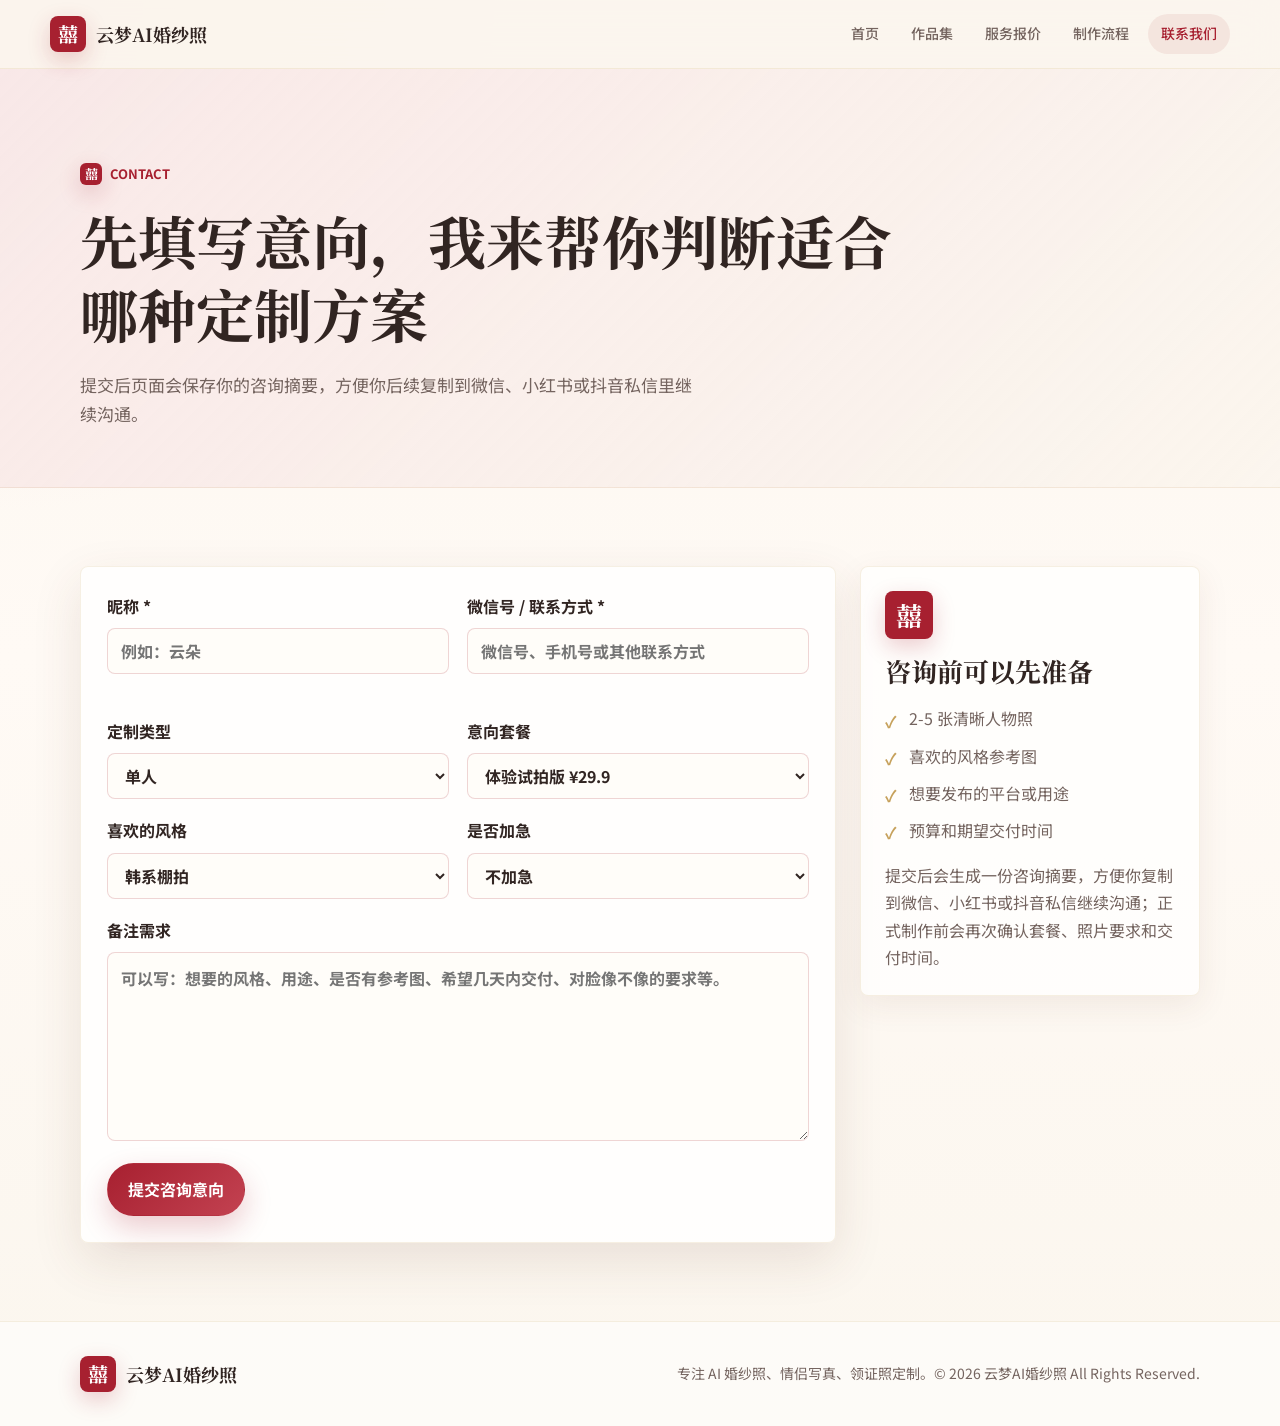
==== contact.html @ bbb4593c "Initial GitHub Pages site" ====
<!DOCTYPE html>
<html lang="zh-CN">
<head>
  <meta charset="UTF-8">
  <meta name="viewport" content="width=device-width, initial-scale=1.0">
  <meta name="description" content="联系云梦AI婚纱照，填写 AI 婚纱照定制咨询表。">
  <title>联系我们｜云梦AI婚纱照</title>
  <link rel="icon" href="images/favicon.svg" type="image/svg+xml">
  <link rel="preconnect" href="https://fonts.googleapis.com">
  <link rel="preconnect" href="https://fonts.gstatic.com" crossorigin>
  <link href="https://fonts.googleapis.com/css2?family=Noto+Sans+SC:wght@400;500;700&family=Noto+Serif+SC:wght@600;700&display=swap" rel="stylesheet">
  <link rel="stylesheet" href="css/style.css?v=20260708">
</head>
<body>
  <header class="site-header">
    <nav class="nav-wrap" aria-label="主导航">
      <a class="brand" href="index.html"><span class="seal">囍</span><span>云梦AI婚纱照</span></a>
      <button class="nav-toggle" type="button" aria-label="展开导航" aria-expanded="false"><span></span><span></span><span></span></button>
      <div class="nav-links">
        <a href="index.html">首页</a>
        <a href="portfolio.html">作品集</a>
        <a href="services.html">服务报价</a>
        <a href="process.html">制作流程</a>
        <a class="active" href="contact.html">联系我们</a>
      </div>
    </nav>
  </header>

  <main>
    <section class="page-hero">
      <div class="container">
        <span class="eyebrow"><span class="mini-seal">囍</span> Contact</span>
        <h1>先填写意向，我来帮你判断适合哪种定制方案</h1>
        <p>提交后页面会保存你的咨询摘要，方便你后续复制到微信、小红书或抖音私信里继续沟通。</p>
      </div>
    </section>

    <section class="section">
      <div class="container contact-layout">
        <form class="order-form" id="orderForm" novalidate>
          <div class="form-grid">
            <label>
              <span>昵称 *</span>
              <input type="text" name="nickname" placeholder="例如：云朵" required>
              <small class="error-message"></small>
            </label>
            <label>
              <span>微信号 / 联系方式 *</span>
              <input type="text" name="contact" placeholder="微信号、手机号或其他联系方式" required>
              <small class="error-message"></small>
            </label>
            <label>
              <span>定制类型</span>
              <select name="type">
                <option value="单人">单人</option>
                <option value="双人">双人</option>
                <option value="情侣">情侣</option>
                <option value="领证照">领证照</option>
              </select>
            </label>
            <label>
              <span>意向套餐</span>
              <select name="package" id="packageSelect">
                <option value="体验试拍版">体验试拍版 ¥29.9</option>
                <option value="效果确认版">效果确认版 ¥199</option>
                <option value="婚礼实用版">婚礼实用版 ¥599（主推）</option>
                <option value="婚礼全流程版">婚礼全流程版 ¥999</option>
              </select>
            </label>
            <label>
              <span>喜欢的风格</span>
              <select name="style">
                <option value="韩系棚拍">韩系棚拍</option>
                <option value="极简白纱">极简白纱</option>
                <option value="森系外景">森系外景</option>
                <option value="复古电影感">复古电影感</option>
                <option value="领证跟拍">领证跟拍</option>
                <option value="还不确定，希望推荐">还不确定，希望推荐</option>
              </select>
            </label>
            <label>
              <span>是否加急</span>
              <select name="urgent">
                <option value="不加急">不加急</option>
                <option value="希望加急">希望加急</option>
                <option value="先咨询时间">先咨询时间</option>
              </select>
            </label>
          </div>
          <label class="textarea-label">
            <span>备注需求</span>
            <textarea name="message" rows="6" placeholder="可以写：想要的风格、用途、是否有参考图、希望几天内交付、对脸像不像的要求等。"></textarea>
          </label>
          <button class="btn btn-primary form-submit" type="submit">提交咨询意向</button>
        </form>

        <aside class="contact-card">
          <span class="seal large-seal">囍</span>
          <h2>咨询前可以先准备</h2>
          <ul class="check-list">
            <li>2-5 张清晰人物照</li>
            <li>喜欢的风格参考图</li>
            <li>想要发布的平台或用途</li>
            <li>预算和期望交付时间</li>
          </ul>
          <p>提交后会生成一份咨询摘要，方便你复制到微信、小红书或抖音私信继续沟通；正式制作前会再次确认套餐、照片要求和交付时间。</p>
        </aside>
      </div>

      <div class="container">
        <div class="success-panel" id="successPanel" hidden>
          <h2>提交成功</h2>
          <p>你的咨询意向已保存在当前浏览器。下面是本次提交摘要：</p>
          <dl id="orderSummary"></dl>
        </div>
      </div>
    </section>
  </main>

  <footer class="site-footer">
    <div class="container footer-grid">
      <a class="brand" href="index.html"><span class="seal">囍</span><span>云梦AI婚纱照</span></a>
      <p>专注 AI 婚纱照、情侣写真、领证照定制。© 2026 云梦AI婚纱照 All Rights Reserved.</p>
    </div>
  </footer>

  <script src="js/main.js"></script>
</body>
</html>
---- css/style.css ----
:root {
  --cream: #FBF6EE;
  --cream-deep: #F3E6D5;
  --pink: #F7DEE3;
  --pink-soft: #FFF3F5;
  --gold: #C6A15B;
  --red: #A72030;
  --ink: #312522;
  --muted: #74645F;
  --line: rgba(167, 32, 48, 0.13);
  --white: #FFFFFF;
  --shadow: 0 18px 50px rgba(96, 57, 44, 0.12);
  --shadow-soft: 0 10px 32px rgba(96, 57, 44, 0.08);
  --radius: 8px;
  --max: 1120px;
  --serif: "Noto Serif SC", "Songti SC", serif;
  --sans: "Noto Sans SC", -apple-system, BlinkMacSystemFont, "Segoe UI", sans-serif;
}

* {
  box-sizing: border-box;
}

html {
  scroll-behavior: smooth;
}

body {
  margin: 0;
  min-width: 320px;
  color: var(--ink);
  background:
    radial-gradient(circle at top left, rgba(247, 222, 227, 0.55), transparent 32rem),
    linear-gradient(180deg, var(--cream) 0%, #fffaf5 46%, var(--cream) 100%);
  font-family: var(--sans);
  line-height: 1.7;
}

img {
  display: block;
  max-width: 100%;
}

a {
  color: inherit;
  text-decoration: none;
}

button,
input,
select,
textarea {
  font: inherit;
}

.container {
  width: min(calc(100% - 32px), var(--max));
  margin: 0 auto;
}

.narrow {
  max-width: 820px;
}

.site-header {
  position: sticky;
  top: 0;
  z-index: 20;
  background: rgba(251, 246, 238, 0.9);
  border-bottom: 1px solid rgba(198, 161, 91, 0.16);
  backdrop-filter: blur(18px);
}

.nav-wrap {
  position: relative;
  display: flex;
  align-items: center;
  justify-content: space-between;
  width: min(calc(100% - 28px), 1180px);
  min-height: 68px;
  margin: 0 auto;
}

.brand {
  display: inline-flex;
  align-items: center;
  gap: 10px;
  font-family: var(--serif);
  font-size: 18px;
  font-weight: 700;
  letter-spacing: 0;
  white-space: nowrap;
}

.seal,
.mini-seal {
  display: inline-grid;
  place-items: center;
  flex: 0 0 auto;
  color: var(--white);
  background: var(--red);
  font-family: var(--serif);
  font-weight: 700;
  box-shadow: 0 8px 22px rgba(167, 32, 48, 0.22);
}

.seal {
  width: 36px;
  height: 36px;
  border-radius: 8px;
  font-size: 20px;
}

.mini-seal {
  width: 22px;
  height: 22px;
  border-radius: 6px;
  font-size: 13px;
}

.large-seal {
  width: 48px;
  height: 48px;
  margin-bottom: 16px;
  font-size: 26px;
}

.nav-links {
  display: flex;
  align-items: center;
  gap: 6px;
}

.nav-links a {
  min-height: 40px;
  padding: 8px 13px;
  border-radius: 999px;
  color: var(--muted);
  font-size: 14px;
  font-weight: 500;
}

.nav-links a:hover,
.nav-links a.active {
  color: var(--red);
  background: rgba(167, 32, 48, 0.08);
}

.nav-toggle {
  display: none;
  width: 42px;
  height: 42px;
  border: 1px solid var(--line);
  border-radius: 8px;
  background: rgba(255, 255, 255, 0.7);
}

.nav-toggle span {
  display: block;
  width: 18px;
  height: 2px;
  margin: 4px auto;
  background: var(--red);
  border-radius: 2px;
}

.hero {
  position: relative;
  min-height: 640px;
  overflow: hidden;
  background: var(--cream);
}

.hero-home {
  min-height: calc(100vh - 68px);
  background:
    radial-gradient(circle at 22% 12%, rgba(247, 222, 227, 0.78), transparent 34rem),
    radial-gradient(circle at 88% 18%, rgba(231, 210, 164, 0.62), transparent 36rem),
    linear-gradient(180deg, #fff8f2 0%, var(--cream) 100%);
}

.hero-home::before {
  position: absolute;
  inset: 0;
  background-image: radial-gradient(rgba(167, 32, 48, 0.13) 0.8px, transparent 0.8px);
  background-size: 18px 18px;
  content: "";
  opacity: 0.28;
}

.hero-media {
  position: absolute;
  inset: 0;
  z-index: 0;
}

.hero-media::after {
  position: absolute;
  inset: 0;
  content: "";
  background:
    linear-gradient(90deg, rgba(251, 246, 238, 0.98) 0%, rgba(251, 246, 238, 0.82) 38%, rgba(251, 246, 238, 0.42) 100%),
    rgba(251, 246, 238, 0.12);
}

.hero-media img {
  width: 100%;
  height: 100%;
  object-fit: cover;
  object-position: center right;
}

.hero-grid {
  position: relative;
  z-index: 1;
  display: grid;
  align-items: center;
  min-height: 640px;
  padding: 68px 0 70px;
}

.hero-home .hero-grid {
  min-height: calc(100vh - 68px);
  padding: 14px 0 28px;
  align-items: start;
}

.hero-copy {
  max-width: 760px;
}

.hero-home .hero-copy {
  display: grid;
  justify-items: center;
  width: 100%;
  max-width: 760px;
  margin: 0 auto;
  text-align: center;
}

.eyebrow,
.section-kicker {
  display: inline-flex;
  align-items: center;
  gap: 8px;
  color: var(--red);
  font-size: 13px;
  font-weight: 700;
  letter-spacing: 0;
  text-transform: uppercase;
}

h1,
h2,
h3 {
  margin: 0;
  color: var(--ink);
  font-family: var(--serif);
  line-height: 1.25;
}

h1 {
  max-width: 820px;
  margin-top: 18px;
  font-size: clamp(38px, 8vw, 72px);
}

.hero-copy h1 {
  max-width: 760px;
  font-size: clamp(56px, 7.8vw, 88px);
  line-height: 1.18;
}

.hero-home .hero-copy h1 {
  max-width: 760px;
  margin-top: 0;
  font-size: clamp(38px, 4.7vw, 50px);
  line-height: 1.16;
}

.hero-title-accent {
  color: var(--red);
}

h2 {
  font-size: clamp(28px, 5vw, 42px);
}

h3 {
  font-size: 20px;
}

p {
  margin: 0;
}

.hero-copy p,
.page-hero p {
  max-width: 620px;
  margin-top: 22px;
  color: var(--muted);
  font-size: 17px;
}

.hero-home .hero-copy p {
  margin-top: 10px;
  font-size: 15px;
}

.hero-visual-card {
  width: min(280px, 76vw);
  aspect-ratio: 3 / 4;
  margin-top: 18px;
  overflow: hidden;
  border: 1px solid rgba(255, 255, 255, 0.78);
  border-radius: 24px;
  background: linear-gradient(155deg, var(--pink) 0%, #ecd59d 58%, #efbbc8 100%);
  box-shadow: 0 26px 70px rgba(167, 32, 48, 0.12), 0 12px 30px rgba(96, 57, 44, 0.08);
}

.hero-visual-card img {
  width: 100%;
  height: 100%;
  object-fit: cover;
  object-position: center top;
}

.hero-pills {
  display: flex;
  flex-wrap: wrap;
  justify-content: center;
  gap: 10px;
  padding: 0;
  margin: 16px 0 0;
  list-style: none;
}

.hero-pills li {
  min-height: 36px;
  padding: 7px 14px;
  border: 1px solid rgba(198, 161, 91, 0.28);
  border-radius: 999px;
  color: var(--ink);
  background: rgba(255, 255, 255, 0.78);
  box-shadow: 0 8px 20px rgba(96, 57, 44, 0.06);
  font-size: 13px;
  font-weight: 500;
}

.hero-pills li::before {
  margin-right: 6px;
  color: var(--red);
  content: "✓";
  font-weight: 700;
}

.hero-actions {
  display: flex;
  flex-wrap: wrap;
  gap: 14px;
  margin-top: 34px;
}

.hero-home .hero-actions {
  justify-content: center;
  margin-top: 18px;
}

.btn {
  display: inline-flex;
  align-items: center;
  justify-content: center;
  min-height: 46px;
  padding: 12px 20px;
  border: 1px solid transparent;
  border-radius: 999px;
  cursor: pointer;
  font-weight: 700;
  transition: transform 0.2s ease, box-shadow 0.2s ease, background 0.2s ease;
}

.btn:hover {
  transform: translateY(-2px);
}

.btn-primary {
  color: var(--white);
  background: linear-gradient(135deg, var(--red), #C34251);
  box-shadow: 0 12px 28px rgba(167, 32, 48, 0.22);
}

.btn-ghost {
  color: var(--red);
  background: rgba(255, 255, 255, 0.7);
  border-color: rgba(167, 32, 48, 0.18);
}

.btn-line {
  width: 100%;
  color: var(--red);
  background: var(--white);
  border-color: rgba(167, 32, 48, 0.18);
}

.section {
  padding: 78px 0;
}

.section-soft {
  background: linear-gradient(135deg, rgba(247, 222, 227, 0.48), rgba(255, 250, 245, 0.95));
  border-block: 1px solid rgba(198, 161, 91, 0.14);
}

.section-heading {
  max-width: 780px;
  margin-bottom: 30px;
}

.section-heading h2,
.split-panel h2,
.cta-inner h2 {
  margin-top: 10px;
}

.row-heading {
  display: flex;
  align-items: end;
  justify-content: space-between;
  gap: 18px;
  max-width: none;
}

.text-link {
  color: var(--red);
  font-weight: 700;
  white-space: nowrap;
}

.text-link:hover {
  color: #7f1825;
}

.feature-grid,
.pricing-grid,
.case-grid {
  display: grid;
  gap: 18px;
}

.feature-grid {
  grid-template-columns: repeat(4, 1fr);
}

.feature-card,
.price-card,
.contact-card,
.success-panel {
  border: 1px solid rgba(198, 161, 91, 0.16);
  border-radius: var(--radius);
  background: rgba(255, 255, 255, 0.72);
  box-shadow: var(--shadow-soft);
}

.feature-card {
  padding: 24px;
}

.feature-number {
  display: inline-flex;
  margin-bottom: 20px;
  color: var(--gold);
  font-family: var(--serif);
  font-size: 26px;
  font-weight: 700;
}

.feature-card p,
.case-card p,
.price-card p,
.service-notes p,
.muted,
.contact-card p,
.faq-list p,
.requirement-list span {
  color: var(--muted);
}

.case-grid {
  grid-template-columns: repeat(3, 1fr);
}

.preview-grid {
  grid-template-columns: repeat(4, 1fr);
}

.case-card {
  overflow: hidden;
  border: 1px solid rgba(198, 161, 91, 0.16);
  border-radius: var(--radius);
  background: rgba(255, 255, 255, 0.78);
  box-shadow: var(--shadow-soft);
  transition: transform 0.22s ease, box-shadow 0.22s ease;
}

.case-card:hover {
  transform: translateY(-4px);
  box-shadow: var(--shadow);
}

.case-card img {
  width: 100%;
  aspect-ratio: 4 / 5;
  object-fit: cover;
  object-position: center top;
  background: var(--pink);
}

.case-card div {
  padding: 18px;
}

.case-card span {
  display: inline-flex;
  margin-bottom: 8px;
  color: var(--red);
  font-size: 13px;
  font-weight: 700;
}

.case-card h3 {
  font-size: 18px;
}

.case-card p {
  margin-top: 8px;
  font-size: 14px;
}

.cta-band {
  padding-top: 70px;
}

.cta-inner {
  display: flex;
  align-items: center;
  justify-content: space-between;
  gap: 28px;
  padding: 34px;
  border: 1px solid rgba(198, 161, 91, 0.18);
  border-radius: var(--radius);
  background:
    linear-gradient(135deg, rgba(255, 255, 255, 0.9), rgba(247, 222, 227, 0.72)),
    var(--pink-soft);
  box-shadow: var(--shadow);
}

.cta-inner p {
  max-width: 650px;
  margin-top: 12px;
  color: var(--muted);
}

.page-hero {
  padding: 90px 0 58px;
  background:
    linear-gradient(135deg, rgba(247, 222, 227, 0.58), rgba(251, 246, 238, 0.92)),
    var(--cream);
  border-bottom: 1px solid rgba(198, 161, 91, 0.14);
}

.page-hero h1 {
  font-size: clamp(34px, 6vw, 58px);
}

.filter-bar {
  display: flex;
  flex-wrap: wrap;
  gap: 10px;
  margin-bottom: 26px;
}

.filter-chip {
  min-height: 40px;
  padding: 8px 15px;
  border: 1px solid rgba(167, 32, 48, 0.16);
  border-radius: 999px;
  color: var(--muted);
  background: rgba(255, 255, 255, 0.74);
  cursor: pointer;
  font-weight: 700;
}

.filter-chip.active,
.filter-chip:hover {
  color: var(--white);
  background: var(--red);
}

.portfolio-item.is-hidden {
  display: none;
}

.pricing-grid {
  grid-template-columns: repeat(4, 1fr);
  align-items: stretch;
}

.pricing-poster-wrap {
  max-width: 960px;
}

.pricing-poster {
  width: 100%;
  border: 1px solid rgba(198, 161, 91, 0.2);
  border-radius: var(--radius);
  background: var(--pink-soft);
  box-shadow: var(--shadow);
}

.price-card {
  position: relative;
  display: flex;
  flex-direction: column;
  gap: 18px;
  padding: 24px;
}

.price-card::before {
  position: absolute;
  inset: 0 0 auto;
  height: 5px;
  border-radius: var(--radius) var(--radius) 0 0;
  background: rgba(198, 161, 91, 0.48);
  content: "";
}

.price-card.trial::before {
  background: #E6A1B0;
}

.price-card.confirm::before {
  background: #D9B86D;
}

.price-card.practical::before {
  background: linear-gradient(90deg, var(--gold), var(--red));
}

.price-card.full::before {
  background: #B7833F;
}

.price-card.recommended {
  border-color: rgba(167, 32, 48, 0.35);
  background: linear-gradient(180deg, #fff9ee, #fff4f5);
  box-shadow: var(--shadow);
}

.price-card.trial .price-head span,
.price-card.trial .price-head strong {
  color: #B4566D;
}

.price-card.confirm .price-head span,
.price-card.confirm .price-head strong {
  color: #A27A2D;
}

.price-card.full .price-head span,
.price-card.full .price-head strong {
  color: #8B5A24;
}

.recommend-badge {
  position: absolute;
  top: 14px;
  right: 14px;
  padding: 4px 10px;
  border-radius: 999px;
  color: var(--white);
  background: var(--red);
  font-size: 12px;
  font-weight: 700;
}

.price-head span {
  display: block;
  color: var(--red);
  font-weight: 700;
}

.price-head strong {
  display: block;
  margin-top: 8px;
  color: var(--ink);
  font-family: var(--serif);
  font-size: 38px;
  line-height: 1;
}

.check-list,
.requirement-list {
  padding: 0;
  margin: 0;
  list-style: none;
}

.check-list {
  display: grid;
  gap: 10px;
  margin-bottom: auto;
}

.check-list li {
  position: relative;
  padding-left: 24px;
  color: var(--muted);
}

.check-list li::before {
  position: absolute;
  left: 0;
  top: 0.15em;
  color: var(--gold);
  content: "✓";
  font-weight: 700;
}

.split-panel {
  display: grid;
  grid-template-columns: 0.86fr 1.14fr;
  gap: 42px;
  align-items: start;
}

.service-notes {
  display: grid;
  gap: 16px;
  padding: 26px;
  border-left: 3px solid var(--gold);
  background: rgba(255, 255, 255, 0.58);
}

.upgrade-flow {
  display: grid;
  grid-template-columns: 1fr auto 1fr auto 1fr auto 1fr;
  gap: 10px;
  align-items: center;
  margin-top: 6px;
}

.upgrade-flow div {
  display: grid;
  place-items: center;
  min-height: 92px;
  padding: 14px 10px;
  border: 2px solid rgba(198, 161, 91, 0.42);
  border-radius: 50%;
  color: var(--red);
  background: rgba(255, 255, 255, 0.78);
  text-align: center;
}

.upgrade-flow div.active {
  border-color: var(--gold);
  background: linear-gradient(180deg, #fff7e5, #f5ddbd);
  box-shadow: 0 10px 28px rgba(198, 161, 91, 0.18);
}

.upgrade-flow strong {
  font-family: var(--serif);
  font-size: 26px;
  line-height: 1;
}

.upgrade-flow span {
  color: var(--muted);
  font-size: 12px;
  font-weight: 700;
}

.upgrade-flow b {
  color: var(--gold);
  font-size: 13px;
  white-space: nowrap;
}

.timeline {
  position: relative;
  display: grid;
  gap: 16px;
}

.timeline::before {
  position: absolute;
  top: 8px;
  bottom: 8px;
  left: 24px;
  width: 1px;
  background: rgba(198, 161, 91, 0.34);
  content: "";
}

.timeline-item {
  position: relative;
  display: grid;
  grid-template-columns: 50px 1fr;
  gap: 18px;
}

.timeline-item > span {
  z-index: 1;
  display: grid;
  place-items: center;
  width: 50px;
  height: 50px;
  border-radius: 50%;
  color: var(--white);
  background: var(--red);
  font-family: var(--serif);
  font-weight: 700;
  box-shadow: 0 10px 26px rgba(167, 32, 48, 0.2);
}

.timeline-item > div {
  padding: 22px 24px;
  border: 1px solid rgba(198, 161, 91, 0.16);
  border-radius: var(--radius);
  background: rgba(255, 255, 255, 0.78);
  box-shadow: var(--shadow-soft);
}

.timeline-item h2 {
  font-size: 22px;
}

.timeline-item p {
  margin-top: 8px;
  color: var(--muted);
}

.requirement-list {
  display: grid;
  gap: 12px;
}

.requirement-list li {
  display: grid;
  grid-template-columns: 150px 1fr;
  gap: 16px;
  padding: 18px;
  border: 1px solid rgba(198, 161, 91, 0.16);
  border-radius: var(--radius);
  background: rgba(255, 255, 255, 0.72);
}

.requirement-list strong {
  color: var(--red);
}

.faq-list {
  display: grid;
  gap: 12px;
}

.faq-list details {
  border: 1px solid rgba(198, 161, 91, 0.16);
  border-radius: var(--radius);
  background: rgba(255, 255, 255, 0.78);
  box-shadow: var(--shadow-soft);
}

.faq-list summary {
  cursor: pointer;
  padding: 18px 20px;
  color: var(--ink);
  font-weight: 700;
}

.faq-list p {
  padding: 0 20px 20px;
}

.contact-layout {
  display: grid;
  grid-template-columns: 1fr 340px;
  gap: 24px;
  align-items: start;
}

.order-form {
  padding: 26px;
  border: 1px solid rgba(198, 161, 91, 0.16);
  border-radius: var(--radius);
  background: rgba(255, 255, 255, 0.82);
  box-shadow: var(--shadow);
}

.form-grid {
  display: grid;
  grid-template-columns: repeat(2, 1fr);
  gap: 18px;
}

label {
  display: grid;
  gap: 8px;
  color: var(--ink);
  font-weight: 700;
}

input,
select,
textarea {
  width: 100%;
  border: 1px solid rgba(167, 32, 48, 0.18);
  border-radius: var(--radius);
  color: var(--ink);
  background: #fffdf9;
  outline: none;
}

input,
select {
  height: 46px;
  padding: 0 13px;
}

textarea {
  resize: vertical;
  min-height: 138px;
  padding: 12px 13px;
}

input:focus,
select:focus,
textarea:focus {
  border-color: var(--red);
  box-shadow: 0 0 0 3px rgba(167, 32, 48, 0.08);
}

.textarea-label {
  margin-top: 18px;
}

.error-message {
  min-height: 18px;
  color: var(--red);
  font-size: 12px;
  font-weight: 500;
}

.form-submit {
  margin-top: 22px;
}

.contact-card {
  padding: 24px;
}

.contact-card h2 {
  font-size: 26px;
}

.contact-card .check-list {
  margin: 18px 0;
}

.success-panel {
  margin-top: 24px;
  padding: 24px;
}

.success-panel h2 {
  color: var(--red);
  font-size: 28px;
}

.success-panel p {
  margin-top: 8px;
  color: var(--muted);
}

.success-panel dl {
  display: grid;
  grid-template-columns: 120px 1fr;
  gap: 10px 16px;
  margin: 20px 0 0;
}

.success-panel dt {
  color: var(--muted);
}

.success-panel dd {
  margin: 0;
  font-weight: 700;
}

.site-footer {
  padding: 34px 0;
  border-top: 1px solid rgba(198, 161, 91, 0.16);
  background: rgba(255, 255, 255, 0.58);
}

.footer-grid {
  display: flex;
  align-items: center;
  justify-content: space-between;
  gap: 20px;
}

.footer-grid p {
  max-width: 620px;
  color: var(--muted);
  font-size: 14px;
  text-align: right;
}

@media (max-width: 980px) {
  .feature-grid,
  .pricing-grid {
    grid-template-columns: repeat(2, 1fr);
  }

  .preview-grid,
  .case-grid {
    grid-template-columns: repeat(2, 1fr);
  }

  .contact-layout,
  .split-panel {
    grid-template-columns: 1fr;
  }

  .upgrade-flow {
    grid-template-columns: 1fr;
    justify-items: center;
  }

  .upgrade-flow div {
    width: 150px;
    height: 150px;
  }

  .upgrade-flow b::after {
    display: block;
    width: 1px;
    height: 24px;
    margin: 8px auto 0;
    background: rgba(198, 161, 91, 0.46);
    content: "";
  }

  .hero-media::after {
    background: linear-gradient(180deg, rgba(251, 246, 238, 0.95), rgba(251, 246, 238, 0.7), rgba(251, 246, 238, 0.2));
  }
}

@media (max-width: 760px) {
  .nav-wrap {
    min-height: 64px;
  }

  .nav-toggle {
    display: block;
  }

  .nav-links {
    position: absolute;
    top: calc(100% + 8px);
    right: 0;
    left: 0;
    display: none;
    flex-direction: column;
    align-items: stretch;
    padding: 10px;
    border: 1px solid rgba(198, 161, 91, 0.16);
    border-radius: var(--radius);
    background: rgba(255, 253, 249, 0.98);
    box-shadow: var(--shadow);
  }

  .nav-links.open {
    display: flex;
  }

  .nav-links a {
    border-radius: var(--radius);
  }

  .hero,
  .hero-grid {
    min-height: 620px;
  }

  .hero-home,
  .hero-home .hero-grid {
    min-height: auto;
  }

  .hero-grid {
    align-items: end;
    padding: 58px 0 56px;
  }

  .hero-home .hero-grid {
    padding: 22px 0 34px;
  }

  .hero-copy h1 {
    font-size: clamp(40px, 12vw, 56px);
  }

  .hero-copy p,
  .page-hero p {
    font-size: 16px;
  }

  .section {
    padding: 58px 0;
  }

  .page-hero {
    padding: 58px 0 44px;
  }

  .row-heading,
  .cta-inner,
  .footer-grid {
    align-items: flex-start;
    flex-direction: column;
  }

  .footer-grid p {
    text-align: left;
  }

  .form-grid,
  .feature-grid,
  .pricing-grid,
  .preview-grid,
  .case-grid {
    grid-template-columns: 1fr;
  }

  .cta-inner,
  .order-form {
    padding: 22px;
  }

  .requirement-list li {
    grid-template-columns: 1fr;
    gap: 6px;
  }

  .success-panel dl {
    grid-template-columns: 1fr;
    gap: 4px;
  }
}

@media (max-width: 430px) {
  .container {
    width: min(calc(100% - 26px), var(--max));
  }

  .brand {
    font-size: 16px;
  }

  .seal {
    width: 34px;
    height: 34px;
  }

  h1 {
    font-size: 38px;
  }

  .hero-copy h1 {
    font-size: 42px;
  }

  h2 {
    font-size: 29px;
  }

  .btn {
    width: 100%;
  }

  .hero-actions {
    width: 100%;
  }

  .filter-chip {
    flex: 1 1 auto;
  }
}
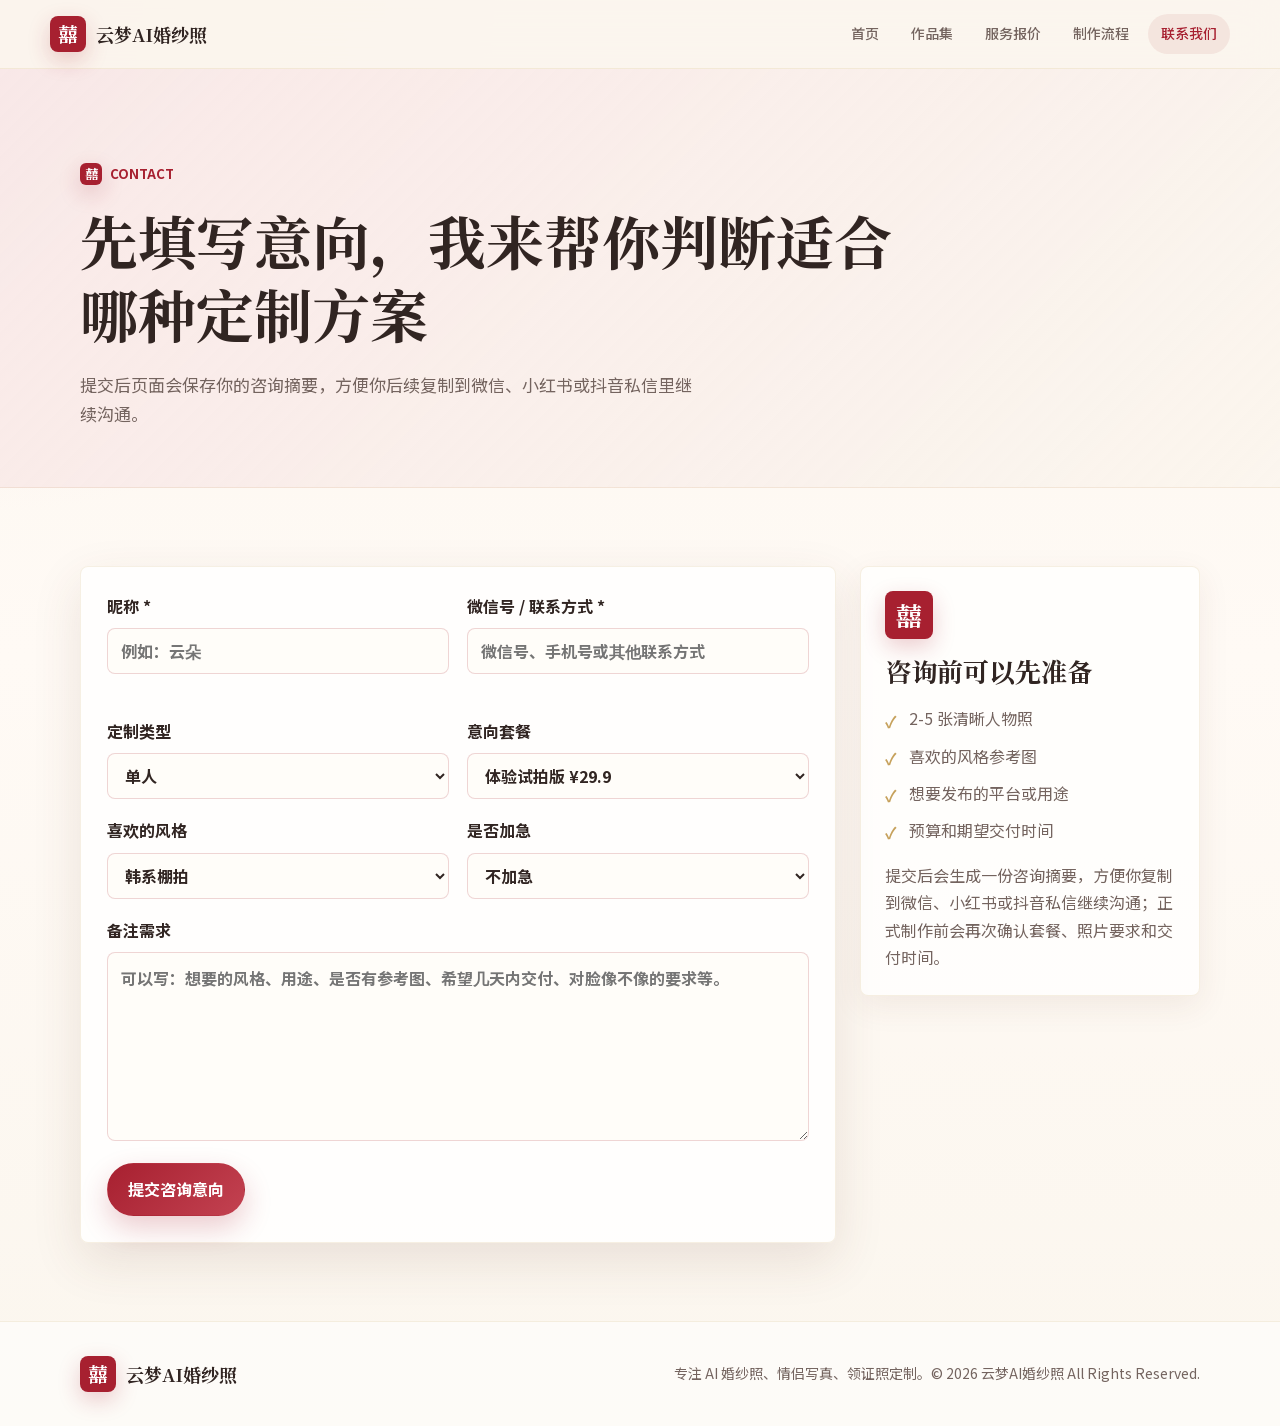
==== commit d9d0f0ff: "Self host subset Chinese fonts" ====
--- a/contact.html
+++ b/contact.html
@@ -6,10 +6,7 @@
   <meta name="description" content="联系云梦AI婚纱照，填写 AI 婚纱照定制咨询表。">
   <title>联系我们｜云梦AI婚纱照</title>
   <link rel="icon" href="images/favicon.svg" type="image/svg+xml">
-  <link rel="preconnect" href="https://fonts.googleapis.com">
-  <link rel="preconnect" href="https://fonts.gstatic.com" crossorigin>
-  <link href="https://fonts.googleapis.com/css2?family=Noto+Sans+SC:wght@400;500;700&family=Noto+Serif+SC:wght@600;700&display=swap" rel="stylesheet">
-  <link rel="stylesheet" href="css/style.css?v=20260708">
+  <link rel="stylesheet" href="css/style.css?v=20260708-fonts">
 </head>
 <body>
   <header class="site-header">
--- a/css/style.css
+++ b/css/style.css
@@ -1,3 +1,43 @@
+@font-face {
+  font-family: "Noto Sans SC";
+  font-style: normal;
+  font-weight: 400;
+  font-display: swap;
+  src: url("fonts/noto-sans-sc-400.woff2") format("woff2");
+}
+
+@font-face {
+  font-family: "Noto Sans SC";
+  font-style: normal;
+  font-weight: 500;
+  font-display: swap;
+  src: url("fonts/noto-sans-sc-500.woff2") format("woff2");
+}
+
+@font-face {
+  font-family: "Noto Sans SC";
+  font-style: normal;
+  font-weight: 700;
+  font-display: swap;
+  src: url("fonts/noto-sans-sc-700.woff2") format("woff2");
+}
+
+@font-face {
+  font-family: "Noto Serif SC";
+  font-style: normal;
+  font-weight: 600;
+  font-display: swap;
+  src: url("fonts/noto-serif-sc-600.woff2") format("woff2");
+}
+
+@font-face {
+  font-family: "Noto Serif SC";
+  font-style: normal;
+  font-weight: 700;
+  font-display: swap;
+  src: url("fonts/noto-serif-sc-700.woff2") format("woff2");
+}
+
 :root {
   --cream: #FBF6EE;
   --cream-deep: #F3E6D5;
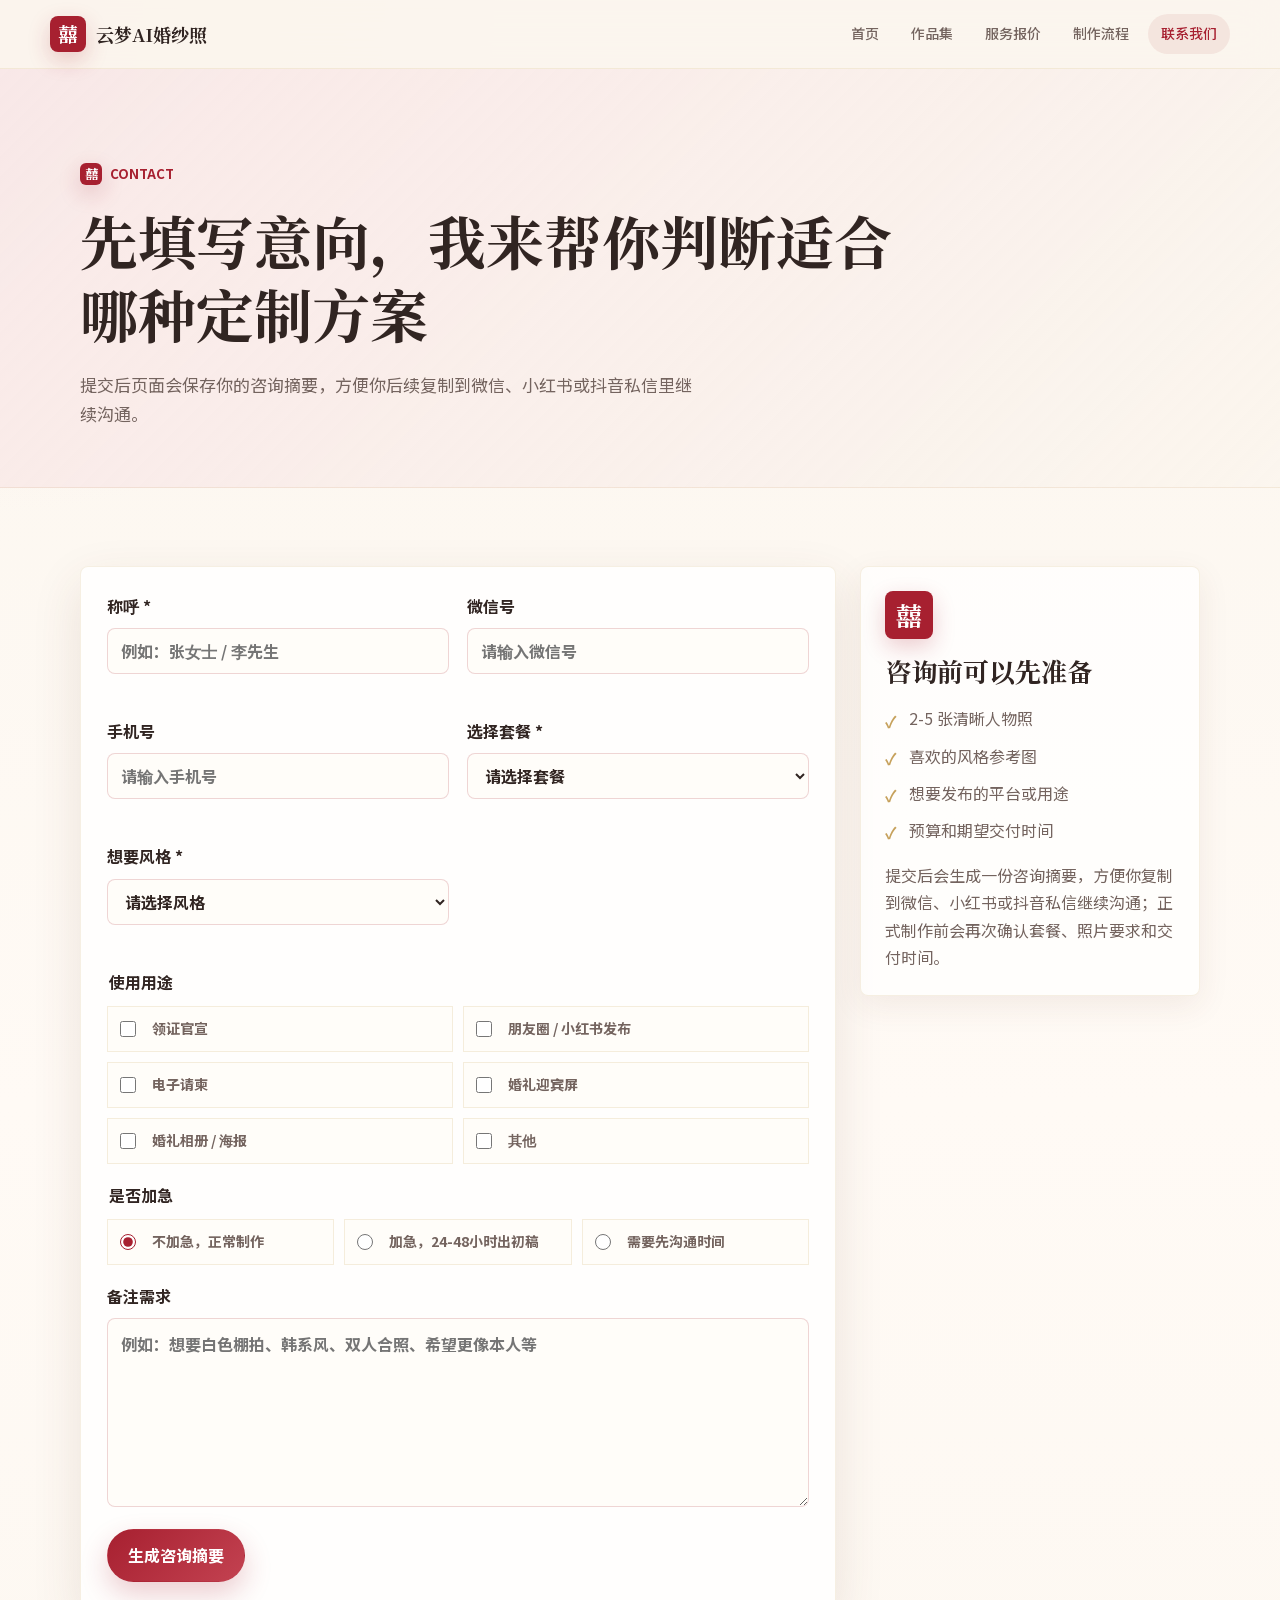
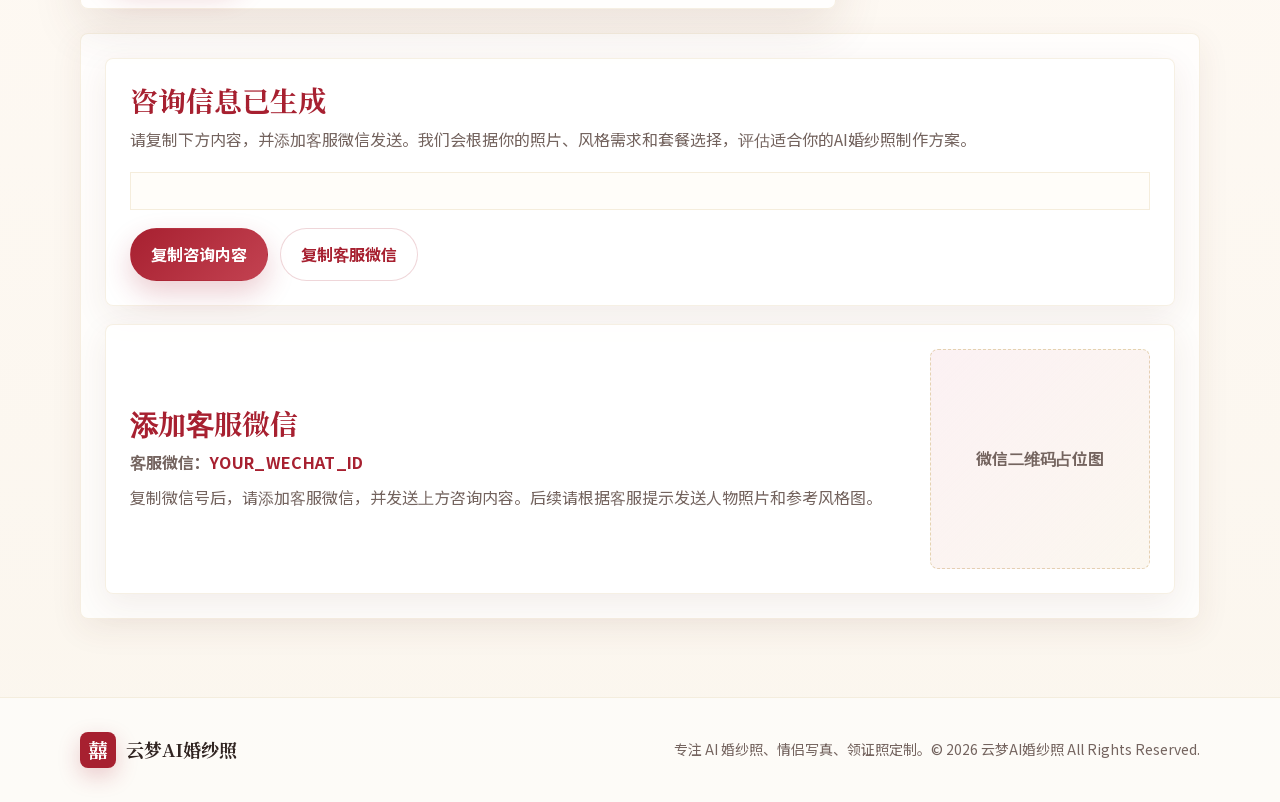
==== commit c1ce177a: "Add contact consultation summary flow" ====
--- a/contact.html
+++ b/contact.html
@@ -6,7 +6,7 @@
   <meta name="description" content="联系云梦AI婚纱照，填写 AI 婚纱照定制咨询表。">
   <title>联系我们｜云梦AI婚纱照</title>
   <link rel="icon" href="images/favicon.svg" type="image/svg+xml">
-  <link rel="stylesheet" href="css/style.css?v=20260708-fonts">
+  <link rel="stylesheet" href="css/style.css?v=20260708-contact1">
 </head>
 <body>
   <header class="site-header">
@@ -34,61 +34,75 @@
 
     <section class="section">
       <div class="container contact-layout">
-        <form class="order-form" id="orderForm" novalidate>
+        <form class="order-form" id="contactForm" novalidate>
+          <div class="form-alert" id="formAlert" role="status" hidden></div>
           <div class="form-grid">
             <label>
-              <span>昵称 *</span>
-              <input type="text" name="nickname" placeholder="例如：云朵" required>
+              <span>称呼 *</span>
+              <input type="text" name="name" placeholder="例如：张女士 / 李先生" required>
               <small class="error-message"></small>
             </label>
             <label>
-              <span>微信号 / 联系方式 *</span>
-              <input type="text" name="contact" placeholder="微信号、手机号或其他联系方式" required>
+              <span>微信号</span>
+              <input type="text" name="wechat" placeholder="请输入微信号">
               <small class="error-message"></small>
             </label>
             <label>
-              <span>定制类型</span>
-              <select name="type">
-                <option value="单人">单人</option>
-                <option value="双人">双人</option>
-                <option value="情侣">情侣</option>
-                <option value="领证照">领证照</option>
-              </select>
+              <span>手机号</span>
+              <input type="tel" name="phone" placeholder="请输入手机号">
+              <small class="error-message"></small>
             </label>
             <label>
-              <span>意向套餐</span>
-              <select name="package" id="packageSelect">
-                <option value="体验试拍版">体验试拍版 ¥29.9</option>
-                <option value="效果确认版">效果确认版 ¥199</option>
-                <option value="婚礼实用版">婚礼实用版 ¥599（主推）</option>
-                <option value="婚礼全流程版">婚礼全流程版 ¥999</option>
+              <span>选择套餐 *</span>
+              <select name="package" id="packageSelect" required>
+                <option value="">请选择套餐</option>
+                <option value="29.9元体验试拍版">29.9元体验试拍版</option>
+                <option value="199元效果确认版">199元效果确认版</option>
+                <option value="599元婚礼实用版">599元婚礼实用版</option>
+                <option value="999元全流程定制版">999元全流程定制版</option>
+                <option value="还不确定，想先咨询">还不确定，想先咨询</option>
               </select>
+              <small class="error-message"></small>
             </label>
             <label>
-              <span>喜欢的风格</span>
-              <select name="style">
-                <option value="韩系棚拍">韩系棚拍</option>
-                <option value="极简白纱">极简白纱</option>
+              <span>想要风格 *</span>
+              <select name="style" required>
+                <option value="">请选择风格</option>
+                <option value="韩系极简棚拍">韩系极简棚拍</option>
                 <option value="森系外景">森系外景</option>
-                <option value="复古电影感">复古电影感</option>
-                <option value="领证跟拍">领证跟拍</option>
-                <option value="还不确定，希望推荐">还不确定，希望推荐</option>
+                <option value="黑色电影感">黑色电影感</option>
+                <option value="复古港风">复古港风</option>
+                <option value="中式 / 新中式">中式 / 新中式</option>
+                <option value="领证官宣风">领证官宣风</option>
+                <option value="还不确定，需要推荐">还不确定，需要推荐</option>
               </select>
-            </label>
-            <label>
-              <span>是否加急</span>
-              <select name="urgent">
-                <option value="不加急">不加急</option>
-                <option value="希望加急">希望加急</option>
-                <option value="先咨询时间">先咨询时间</option>
-              </select>
+              <small class="error-message"></small>
             </label>
           </div>
+          <fieldset class="option-field">
+            <legend>使用用途</legend>
+            <div class="option-grid">
+              <label class="choice-item"><input type="checkbox" name="usage" value="领证官宣"><span>领证官宣</span></label>
+              <label class="choice-item"><input type="checkbox" name="usage" value="朋友圈 / 小红书发布"><span>朋友圈 / 小红书发布</span></label>
+              <label class="choice-item"><input type="checkbox" name="usage" value="电子请柬"><span>电子请柬</span></label>
+              <label class="choice-item"><input type="checkbox" name="usage" value="婚礼迎宾屏"><span>婚礼迎宾屏</span></label>
+              <label class="choice-item"><input type="checkbox" name="usage" value="婚礼相册 / 海报"><span>婚礼相册 / 海报</span></label>
+              <label class="choice-item"><input type="checkbox" name="usage" value="其他"><span>其他</span></label>
+            </div>
+          </fieldset>
+          <fieldset class="option-field">
+            <legend>是否加急</legend>
+            <div class="option-grid urgent-grid">
+              <label class="choice-item"><input type="radio" name="urgent" value="不加急，正常制作" checked><span>不加急，正常制作</span></label>
+              <label class="choice-item"><input type="radio" name="urgent" value="加急，24-48小时出初稿"><span>加急，24-48小时出初稿</span></label>
+              <label class="choice-item"><input type="radio" name="urgent" value="需要先沟通时间"><span>需要先沟通时间</span></label>
+            </div>
+          </fieldset>
           <label class="textarea-label">
             <span>备注需求</span>
-            <textarea name="message" rows="6" placeholder="可以写：想要的风格、用途、是否有参考图、希望几天内交付、对脸像不像的要求等。"></textarea>
+            <textarea name="message" rows="6" placeholder="例如：想要白色棚拍、韩系风、双人合照、希望更像本人等"></textarea>
           </label>
-          <button class="btn btn-primary form-submit" type="submit">提交咨询意向</button>
+          <button class="btn btn-primary form-submit" type="submit" id="contactSubmit">生成咨询摘要</button>
         </form>
 
         <aside class="contact-card">
@@ -105,10 +119,25 @@
       </div>
 
       <div class="container">
-        <div class="success-panel" id="successPanel" hidden>
-          <h2>提交成功</h2>
-          <p>你的咨询意向已保存在当前浏览器。下面是本次提交摘要：</p>
-          <dl id="orderSummary"></dl>
+        <div class="success-panel contact-result" id="successPanel" hidden>
+          <div class="summary-card">
+            <h2>咨询信息已生成</h2>
+            <p>请复制下方内容，并添加客服微信发送。我们会根据你的照片、风格需求和套餐选择，评估适合你的AI婚纱照制作方案。</p>
+            <p class="submit-warning" id="submitWarning" hidden>咨询摘要已生成，但在线提交暂时失败，请复制内容后添加微信发送。</p>
+            <pre class="summary-text" id="contactSummary"></pre>
+            <div class="copy-actions">
+              <button class="btn btn-primary" type="button" id="copySummaryBtn">复制咨询内容</button>
+              <button class="btn btn-ghost" type="button" id="copyWechatBtn">复制客服微信</button>
+            </div>
+          </div>
+          <div class="wechat-card">
+            <div>
+              <h2>添加客服微信</h2>
+              <p class="wechat-id">客服微信：<strong id="serviceWechat">YOUR_WECHAT_ID</strong></p>
+              <p>复制微信号后，请添加客服微信，并发送上方咨询内容。后续请根据客服提示发送人物照片和参考风格图。</p>
+            </div>
+            <div class="qr-placeholder">微信二维码占位图</div>
+          </div>
         </div>
       </div>
     </section>
--- a/css/style.css
+++ b/css/style.css
@@ -979,6 +979,24 @@
   box-shadow: 0 0 0 3px rgba(167, 32, 48, 0.08);
 }
 
+input[aria-invalid="true"],
+select[aria-invalid="true"],
+textarea[aria-invalid="true"] {
+  border-color: var(--red);
+  background: #fff7f7;
+}
+
+.form-alert {
+  margin-bottom: 18px;
+  padding: 12px 14px;
+  border: 1px solid rgba(167, 32, 48, 0.18);
+  border-radius: var(--radius-sm);
+  color: var(--red);
+  background: rgba(247, 222, 227, 0.38);
+  font-size: 14px;
+  font-weight: 700;
+}
+
 .textarea-label {
   margin-top: 18px;
 }
@@ -990,8 +1008,57 @@
   font-weight: 500;
 }
 
+.option-field {
+  margin: 18px 0 0;
+  padding: 0;
+  border: 0;
+}
+
+.option-field legend {
+  margin-bottom: 10px;
+  color: var(--ink);
+  font-weight: 700;
+}
+
+.option-grid {
+  display: grid;
+  grid-template-columns: repeat(2, 1fr);
+  gap: 10px;
+}
+
+.urgent-grid {
+  grid-template-columns: repeat(3, 1fr);
+}
+
+.choice-item {
+  display: flex;
+  align-items: center;
+  min-height: 46px;
+  padding: 10px 12px;
+  border: 1px solid rgba(198, 161, 91, 0.18);
+  border-radius: var(--radius-sm);
+  background: #fffdf9;
+  color: var(--muted);
+  font-size: 14px;
+  font-weight: 600;
+}
+
+.choice-item input {
+  width: 16px;
+  height: 16px;
+  margin: 0 8px 0 0;
+  accent-color: var(--red);
+  flex: 0 0 auto;
+}
+
 .form-submit {
   margin-top: 22px;
+}
+
+.btn[disabled] {
+  cursor: not-allowed;
+  opacity: 0.68;
+  transform: none;
 }
 
 .contact-card {
@@ -1011,6 +1078,31 @@
   padding: 24px;
 }
 
+.contact-result {
+  display: grid;
+  gap: 18px;
+}
+
+.summary-card,
+.wechat-card {
+  border: 1px solid rgba(198, 161, 91, 0.16);
+  border-radius: var(--radius);
+  background: rgba(255, 255, 255, 0.82);
+  box-shadow: var(--shadow-soft);
+}
+
+.summary-card {
+  padding: 24px;
+}
+
+.wechat-card {
+  display: grid;
+  grid-template-columns: 1fr 220px;
+  gap: 22px;
+  align-items: center;
+  padding: 24px;
+}
+
 .success-panel h2 {
   color: var(--red);
   font-size: 28px;
@@ -1019,6 +1111,59 @@
 .success-panel p {
   margin-top: 8px;
   color: var(--muted);
+}
+
+.submit-warning {
+  padding: 12px 14px;
+  border: 1px solid rgba(167, 32, 48, 0.16);
+  border-radius: var(--radius-sm);
+  color: var(--red);
+  background: rgba(247, 222, 227, 0.36);
+  font-weight: 700;
+}
+
+.summary-text {
+  overflow-x: auto;
+  margin: 18px 0 0;
+  padding: 18px;
+  border: 1px solid rgba(198, 161, 91, 0.18);
+  border-radius: var(--radius-sm);
+  color: var(--ink);
+  background: #fffdf9;
+  font-family: var(--sans);
+  font-size: 15px;
+  line-height: 1.8;
+  white-space: pre-wrap;
+  word-break: break-word;
+}
+
+.copy-actions {
+  display: flex;
+  flex-wrap: wrap;
+  gap: 12px;
+  margin-top: 18px;
+}
+
+.wechat-id {
+  color: var(--ink);
+  font-weight: 700;
+}
+
+.wechat-id strong {
+  color: var(--red);
+  letter-spacing: 0.02em;
+}
+
+.qr-placeholder {
+  display: grid;
+  place-items: center;
+  min-height: 220px;
+  border: 1px dashed rgba(198, 161, 91, 0.42);
+  border-radius: var(--radius);
+  color: var(--muted);
+  background: linear-gradient(135deg, rgba(247, 222, 227, 0.42), rgba(251, 246, 238, 0.92));
+  font-weight: 700;
+  text-align: center;
 }
 
 .success-panel dl {
@@ -1177,6 +1322,8 @@
   }
 
   .form-grid,
+  .option-grid,
+  .urgent-grid,
   .feature-grid,
   .pricing-grid,
   .preview-grid,
@@ -1198,6 +1345,24 @@
     grid-template-columns: 1fr;
     gap: 4px;
   }
+
+  .success-panel,
+  .summary-card,
+  .wechat-card {
+    padding: 20px;
+  }
+
+  .wechat-card {
+    grid-template-columns: 1fr;
+  }
+
+  .copy-actions {
+    flex-direction: column;
+  }
+
+  .copy-actions .btn {
+    width: 100%;
+  }
 }
 
 @media (max-width: 430px) {
@@ -1237,4 +1402,13 @@
   .filter-chip {
     flex: 1 1 auto;
   }
-}
+
+  .summary-text {
+    padding: 14px;
+    font-size: 14px;
+  }
+
+  .qr-placeholder {
+    min-height: 180px;
+  }
+}
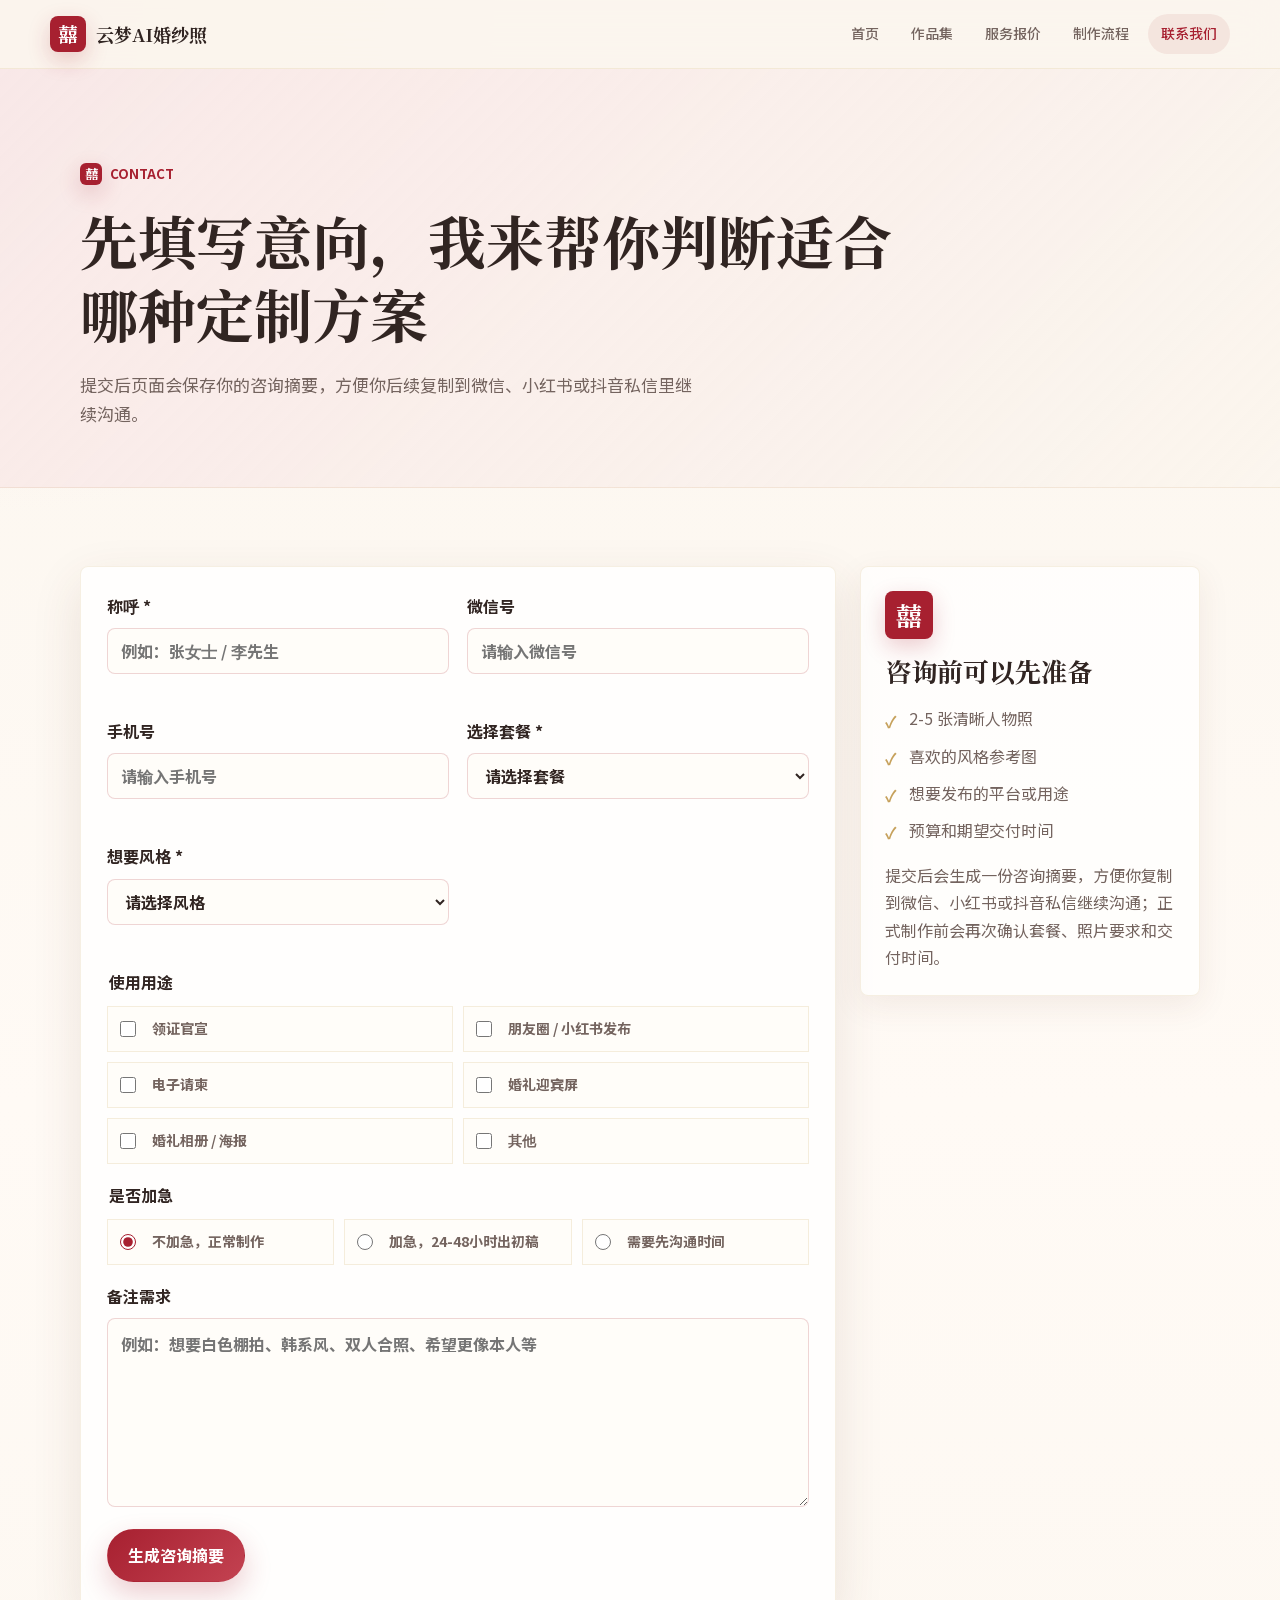
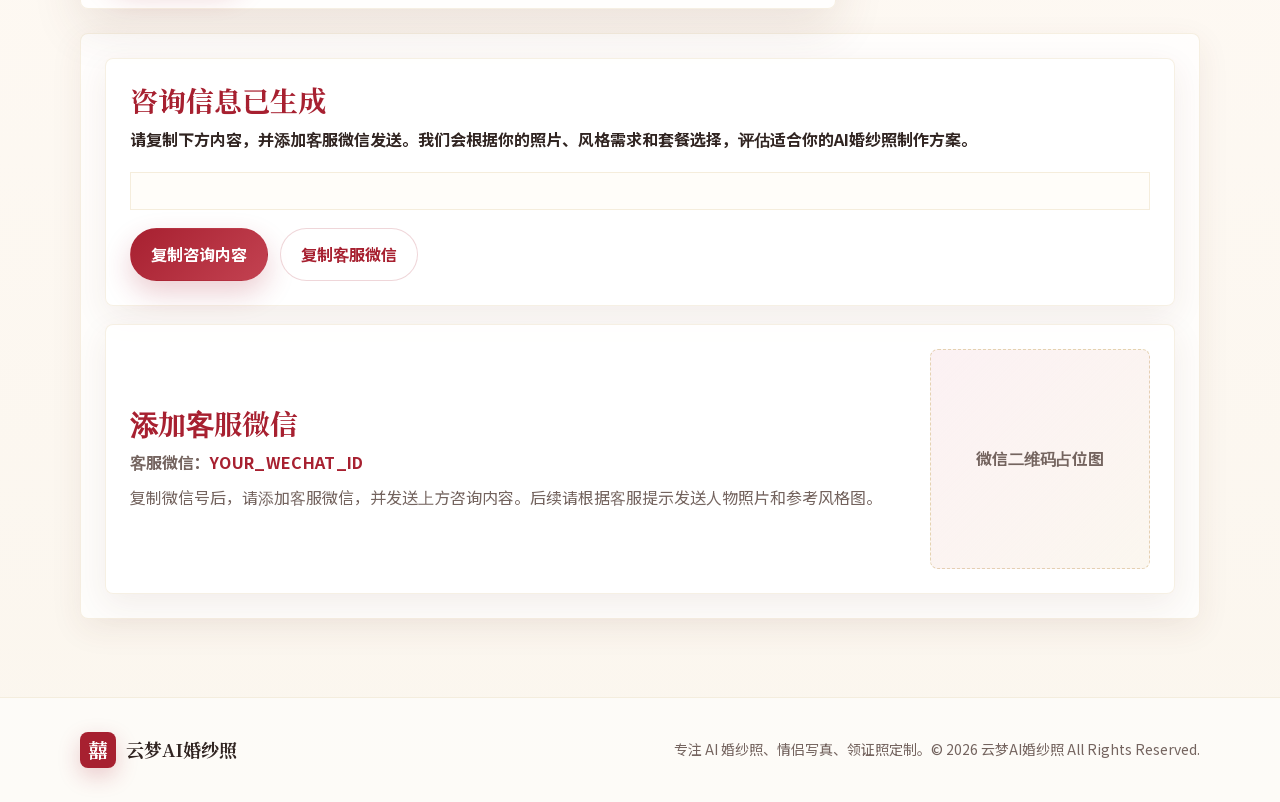
==== commit 506def45: "Connect contact form to Formspree" ====
--- a/contact.html
+++ b/contact.html
@@ -122,8 +122,8 @@
         <div class="success-panel contact-result" id="successPanel" hidden>
           <div class="summary-card">
             <h2>咨询信息已生成</h2>
-            <p>请复制下方内容，并添加客服微信发送。我们会根据你的照片、风格需求和套餐选择，评估适合你的AI婚纱照制作方案。</p>
-            <p class="submit-warning" id="submitWarning" hidden>咨询摘要已生成，但在线提交暂时失败，请复制内容后添加微信发送。</p>
+            <p id="submitStatus">请复制下方内容，并添加客服微信发送。我们会根据你的照片、风格需求和套餐选择，评估适合你的AI婚纱照制作方案。</p>
+            <p class="submit-warning" id="submitWarning" hidden>咨询摘要已生成，但在线提交暂时失败。请复制下方内容后添加客服微信发送。</p>
             <pre class="summary-text" id="contactSummary"></pre>
             <div class="copy-actions">
               <button class="btn btn-primary" type="button" id="copySummaryBtn">复制咨询内容</button>
@@ -150,6 +150,6 @@
     </div>
   </footer>
 
-  <script src="js/main.js"></script>
+  <script src="js/main.js?v=20260709-formspree3"></script>
 </body>
 </html>
--- a/css/style.css
+++ b/css/style.css
@@ -1113,6 +1113,11 @@
   color: var(--muted);
 }
 
+#submitStatus {
+  color: var(--ink);
+  font-weight: 700;
+}
+
 .submit-warning {
   padding: 12px 14px;
   border: 1px solid rgba(167, 32, 48, 0.16);
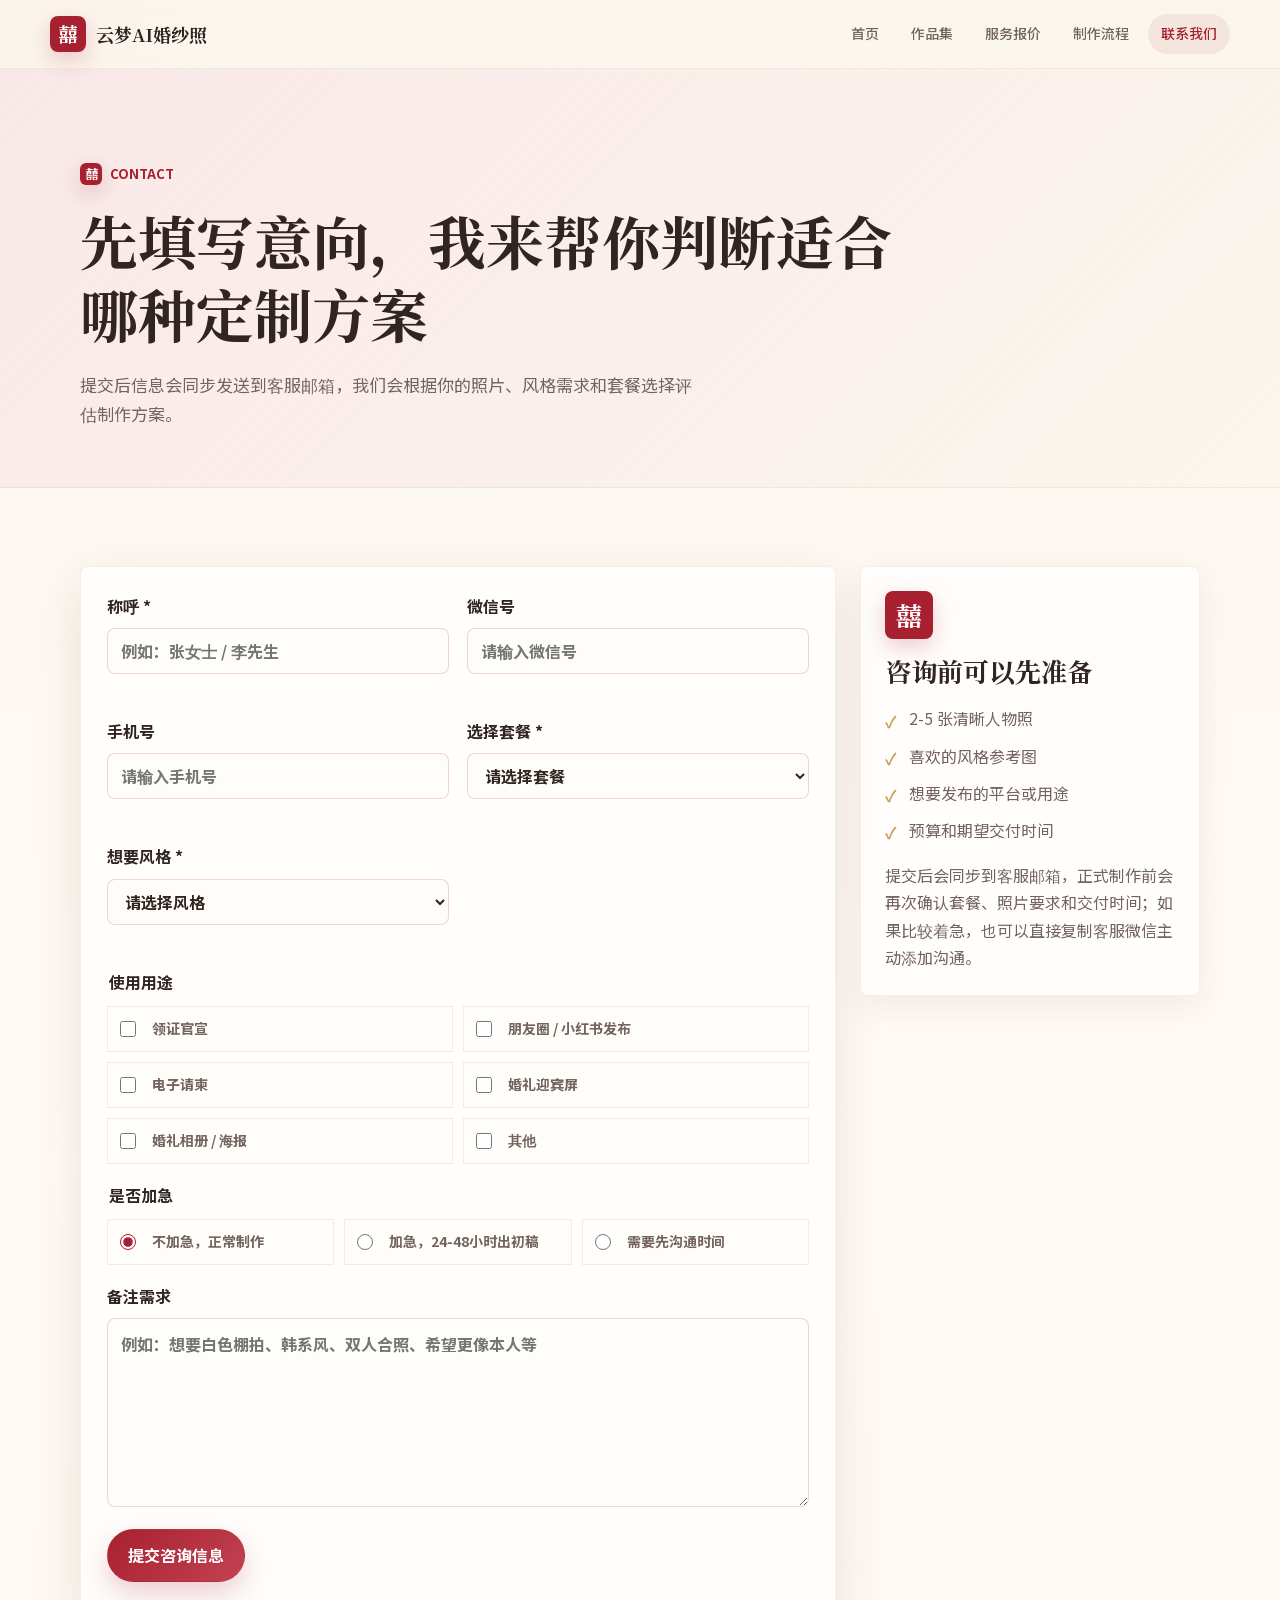
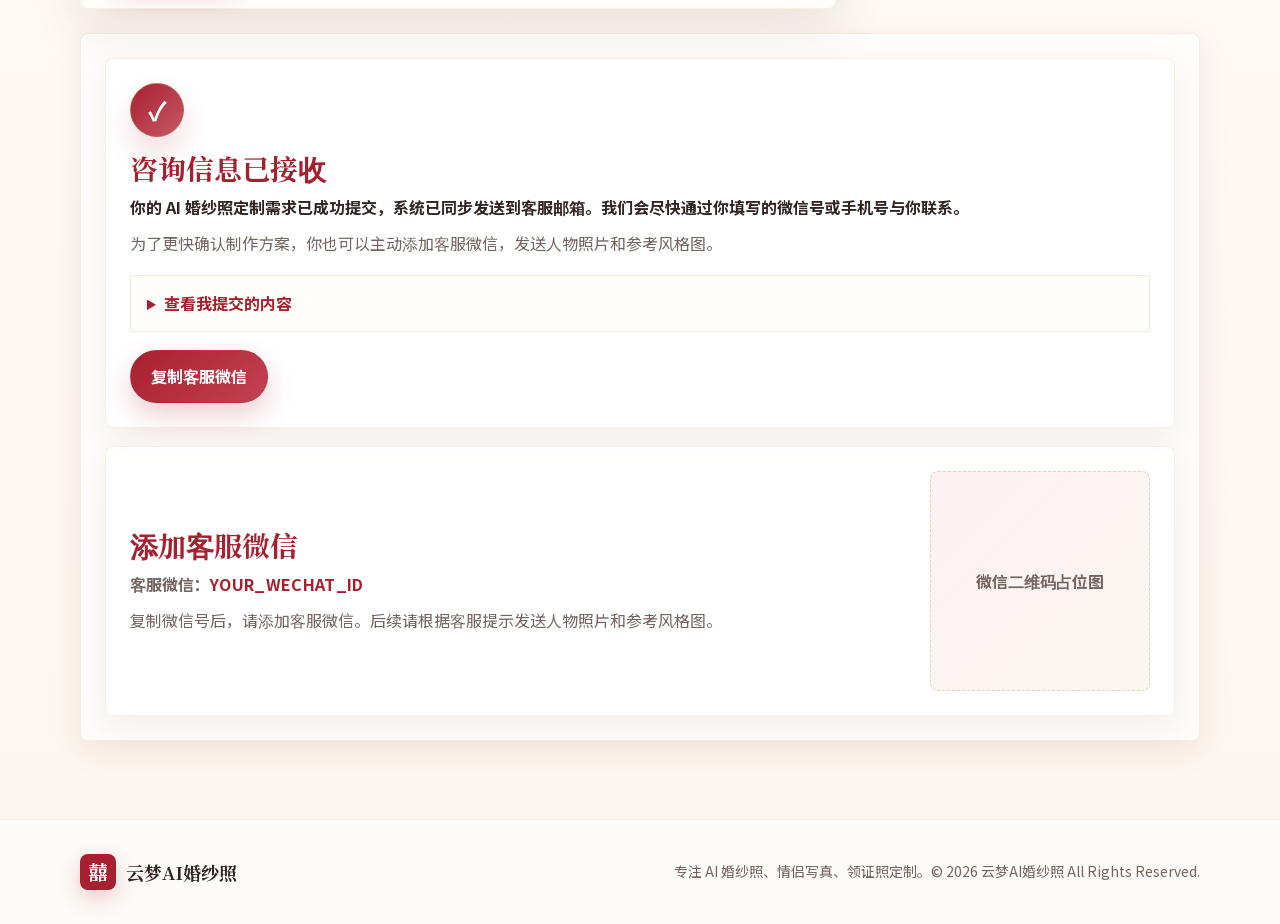
==== commit ef41a331: "Refine contact form success feedback" ====
--- a/contact.html
+++ b/contact.html
@@ -28,7 +28,7 @@
       <div class="container">
         <span class="eyebrow"><span class="mini-seal">囍</span> Contact</span>
         <h1>先填写意向，我来帮你判断适合哪种定制方案</h1>
-        <p>提交后页面会保存你的咨询摘要，方便你后续复制到微信、小红书或抖音私信里继续沟通。</p>
+        <p>提交后信息会同步发送到客服邮箱，我们会根据你的照片、风格需求和套餐选择评估制作方案。</p>
       </div>
     </section>
 
@@ -102,7 +102,7 @@
             <span>备注需求</span>
             <textarea name="message" rows="6" placeholder="例如：想要白色棚拍、韩系风、双人合照、希望更像本人等"></textarea>
           </label>
-          <button class="btn btn-primary form-submit" type="submit" id="contactSubmit">生成咨询摘要</button>
+          <button class="btn btn-primary form-submit" type="submit" id="contactSubmit">提交咨询信息</button>
         </form>
 
         <aside class="contact-card">
@@ -114,27 +114,31 @@
             <li>想要发布的平台或用途</li>
             <li>预算和期望交付时间</li>
           </ul>
-          <p>提交后会生成一份咨询摘要，方便你复制到微信、小红书或抖音私信继续沟通；正式制作前会再次确认套餐、照片要求和交付时间。</p>
+          <p>提交后会同步到客服邮箱，正式制作前会再次确认套餐、照片要求和交付时间；如果比较着急，也可以直接复制客服微信主动添加沟通。</p>
         </aside>
       </div>
 
       <div class="container">
         <div class="success-panel contact-result" id="successPanel" hidden>
           <div class="summary-card">
-            <h2>咨询信息已生成</h2>
-            <p id="submitStatus">请复制下方内容，并添加客服微信发送。我们会根据你的照片、风格需求和套餐选择，评估适合你的AI婚纱照制作方案。</p>
-            <p class="submit-warning" id="submitWarning" hidden>咨询摘要已生成，但在线提交暂时失败。请复制下方内容后添加客服微信发送。</p>
-            <pre class="summary-text" id="contactSummary"></pre>
+            <div class="result-icon" aria-hidden="true">✓</div>
+            <h2 id="submitTitle">咨询信息已接收</h2>
+            <p id="submitStatus">你的 AI 婚纱照定制需求已成功提交，系统已同步发送到客服邮箱。我们会尽快通过你填写的微信号或手机号与你联系。</p>
+            <p class="submit-note" id="submitNote">为了更快确认制作方案，你也可以主动添加客服微信，发送人物照片和参考风格图。</p>
+            <p class="submit-meta" id="submitMeta"></p>
+            <details class="submission-details" id="contactDetails">
+              <summary>查看我提交的内容</summary>
+              <dl id="contactDetailsList"></dl>
+            </details>
             <div class="copy-actions">
-              <button class="btn btn-primary" type="button" id="copySummaryBtn">复制咨询内容</button>
-              <button class="btn btn-ghost" type="button" id="copyWechatBtn">复制客服微信</button>
+              <button class="btn btn-primary" type="button" id="copyWechatBtn">复制客服微信</button>
             </div>
           </div>
           <div class="wechat-card">
             <div>
               <h2>添加客服微信</h2>
               <p class="wechat-id">客服微信：<strong id="serviceWechat">YOUR_WECHAT_ID</strong></p>
-              <p>复制微信号后，请添加客服微信，并发送上方咨询内容。后续请根据客服提示发送人物照片和参考风格图。</p>
+              <p>复制微信号后，请添加客服微信。后续请根据客服提示发送人物照片和参考风格图。</p>
             </div>
             <div class="qr-placeholder">微信二维码占位图</div>
           </div>
@@ -150,6 +154,6 @@
     </div>
   </footer>
 
-  <script src="js/main.js?v=20260709-formspree3"></script>
+  <script src="js/main.js?v=20260709-result1"></script>
 </body>
 </html>
--- a/css/style.css
+++ b/css/style.css
@@ -1095,6 +1095,25 @@
   padding: 24px;
 }
 
+.contact-result:not([hidden]) .summary-card {
+  animation: resultCardIn 0.42s ease both;
+}
+
+.result-icon {
+  display: grid;
+  place-items: center;
+  width: 54px;
+  height: 54px;
+  margin-bottom: 14px;
+  border: 1px solid rgba(198, 161, 91, 0.34);
+  border-radius: 50%;
+  color: var(--white);
+  background: linear-gradient(135deg, var(--red), #c85865);
+  font-size: 26px;
+  font-weight: 700;
+  box-shadow: 0 16px 30px rgba(167, 32, 48, 0.16);
+}
+
 .wechat-card {
   display: grid;
   grid-template-columns: 1fr 220px;
@@ -1118,27 +1137,45 @@
   font-weight: 700;
 }
 
-.submit-warning {
-  padding: 12px 14px;
-  border: 1px solid rgba(167, 32, 48, 0.16);
-  border-radius: var(--radius-sm);
-  color: var(--red);
-  background: rgba(247, 222, 227, 0.36);
-  font-weight: 700;
-}
-
-.summary-text {
-  overflow-x: auto;
-  margin: 18px 0 0;
-  padding: 18px;
+.submit-note,
+.submit-meta {
+  color: var(--muted);
+}
+
+.submit-meta {
+  font-weight: 700;
+}
+
+.submission-details {
+  margin-top: 18px;
   border: 1px solid rgba(198, 161, 91, 0.18);
   border-radius: var(--radius-sm);
+  background: #fffdf9;
+}
+
+.submission-details summary {
+  cursor: pointer;
+  padding: 14px 16px;
+  color: var(--red);
+  font-weight: 700;
+}
+
+.submission-details dl {
+  display: grid;
+  grid-template-columns: 120px 1fr;
+  gap: 10px 14px;
+  margin: 0;
+  padding: 0 16px 16px;
+}
+
+.submission-details dt {
+  color: var(--muted);
+}
+
+.submission-details dd {
+  margin: 0;
   color: var(--ink);
-  background: #fffdf9;
-  font-family: var(--sans);
-  font-size: 15px;
-  line-height: 1.8;
-  white-space: pre-wrap;
+  font-weight: 700;
   word-break: break-word;
 }
 
@@ -1169,6 +1206,43 @@
   background: linear-gradient(135deg, rgba(247, 222, 227, 0.42), rgba(251, 246, 238, 0.92));
   font-weight: 700;
   text-align: center;
+}
+
+.site-toast {
+  position: fixed;
+  right: 22px;
+  bottom: 22px;
+  z-index: 60;
+  max-width: min(360px, calc(100vw - 32px));
+  padding: 13px 16px;
+  border: 1px solid rgba(198, 161, 91, 0.2);
+  border-radius: var(--radius-sm);
+  color: var(--ink);
+  background: rgba(255, 253, 249, 0.96);
+  box-shadow: var(--shadow);
+  font-size: 14px;
+  font-weight: 700;
+  opacity: 0;
+  pointer-events: none;
+  transform: translateY(10px);
+  transition: opacity 0.24s ease, transform 0.24s ease;
+}
+
+.site-toast.show {
+  opacity: 1;
+  transform: translateY(0);
+}
+
+@keyframes resultCardIn {
+  from {
+    opacity: 0;
+    transform: translateY(14px);
+  }
+
+  to {
+    opacity: 1;
+    transform: translateY(0);
+  }
 }
 
 .success-panel dl {
@@ -1408,11 +1482,6 @@
     flex: 1 1 auto;
   }
 
-  .summary-text {
-    padding: 14px;
-    font-size: 14px;
-  }
-
   .qr-placeholder {
     min-height: 180px;
   }
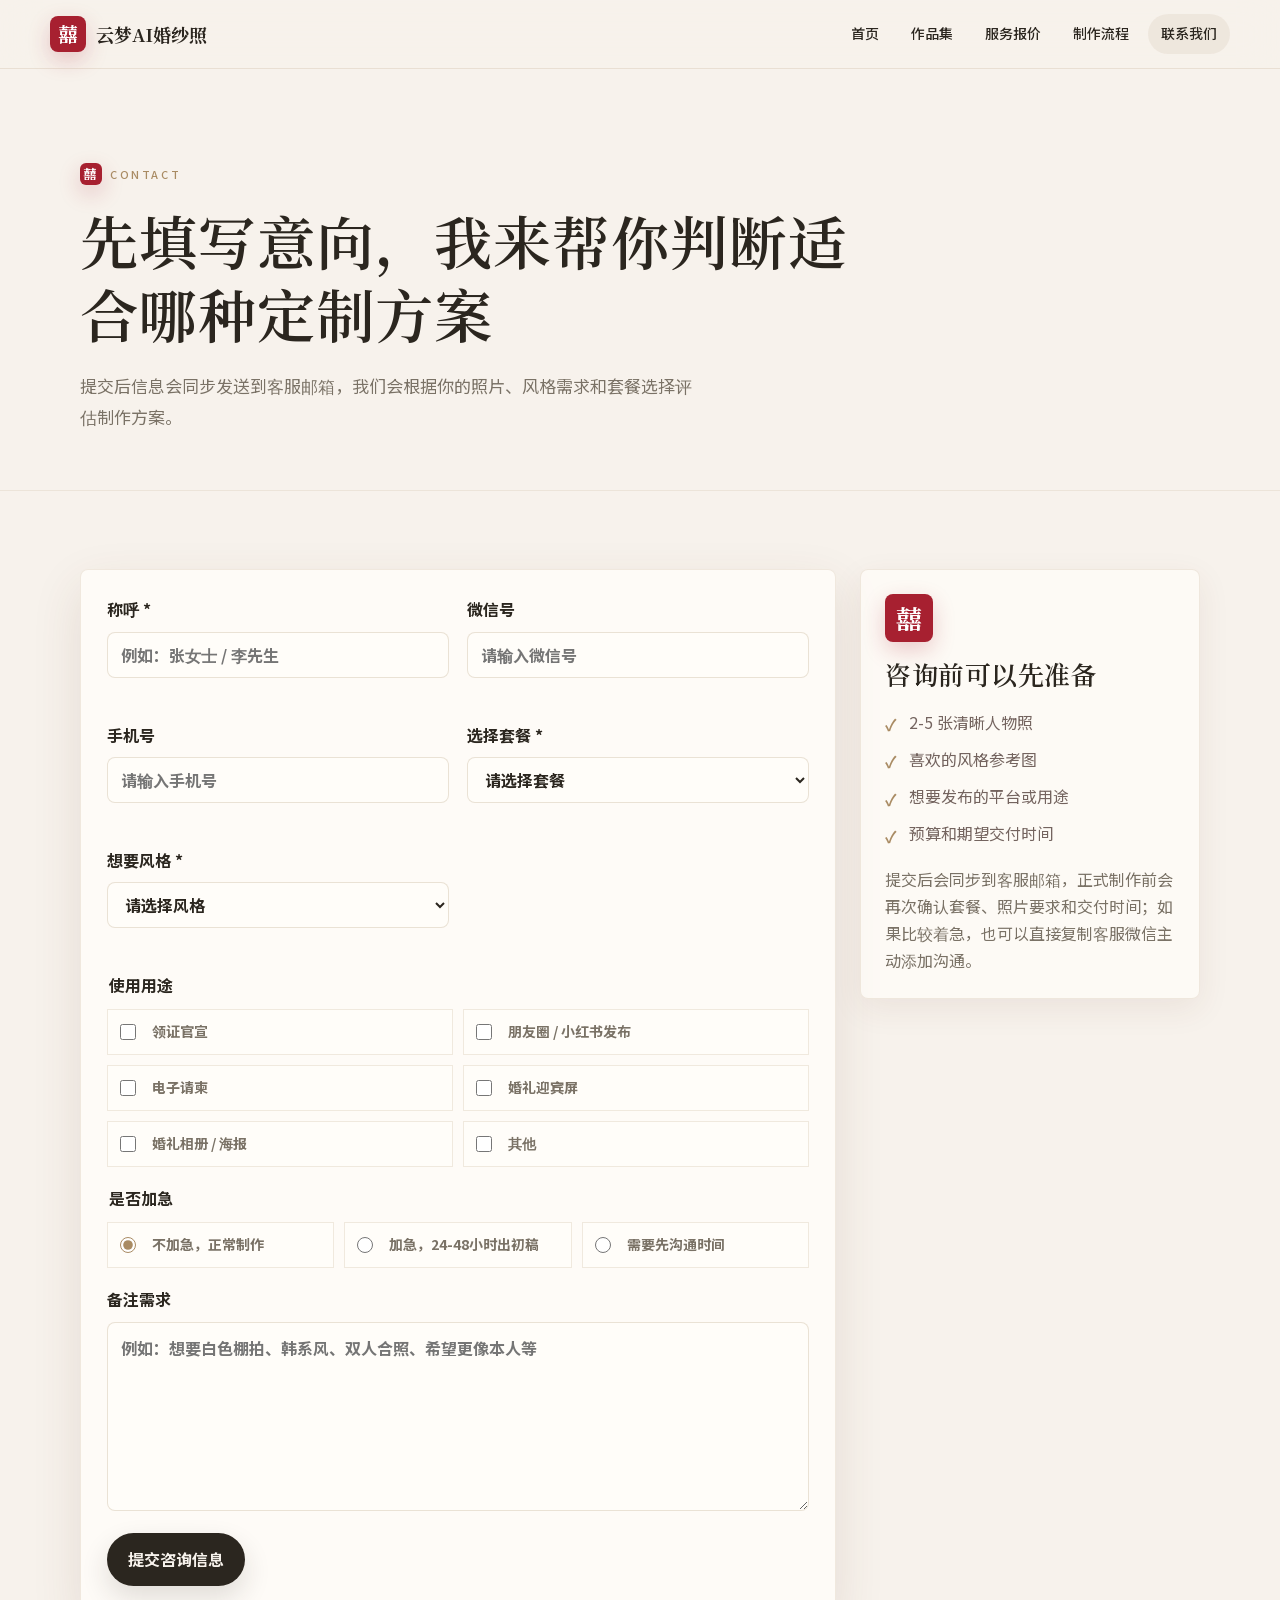
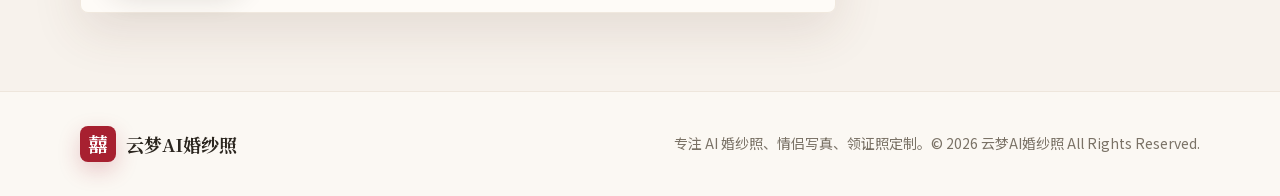
==== commit 7608f7cb: "Refine visual system and contact form submission" ====
--- a/contact.html
+++ b/contact.html
@@ -6,7 +6,7 @@
   <meta name="description" content="联系云梦AI婚纱照，填写 AI 婚纱照定制咨询表。">
   <title>联系我们｜云梦AI婚纱照</title>
   <link rel="icon" href="images/favicon.svg" type="image/svg+xml">
-  <link rel="stylesheet" href="css/style.css?v=20260708-contact1">
+  <link rel="stylesheet" href="css/style.css?v=20260709-system">
 </head>
 <body>
   <header class="site-header">
@@ -34,76 +34,103 @@
 
     <section class="section">
       <div class="container contact-layout">
-        <form class="order-form" id="contactForm" novalidate>
-          <div class="form-alert" id="formAlert" role="status" hidden></div>
-          <div class="form-grid">
-            <label>
-              <span>称呼 *</span>
-              <input type="text" name="name" placeholder="例如：张女士 / 李先生" required>
-              <small class="error-message"></small>
+        <div class="contact-main">
+          <form class="order-form" id="contactForm" action="https://formspree.io/f/xqevoron" method="POST" novalidate>
+            <div class="form-alert" id="formAlert" role="status" hidden></div>
+            <div class="form-grid">
+              <label>
+                <span>称呼 *</span>
+                <input type="text" name="name" placeholder="例如：张女士 / 李先生" required>
+                <small class="error-message"></small>
+              </label>
+              <label>
+                <span>微信号</span>
+                <input type="text" name="wechat" placeholder="请输入微信号">
+                <small class="error-message"></small>
+              </label>
+              <label>
+                <span>手机号</span>
+                <input type="tel" name="phone" placeholder="请输入手机号">
+                <small class="error-message"></small>
+              </label>
+              <label>
+                <span>选择套餐 *</span>
+                <select name="package" id="packageSelect" required>
+                  <option value="">请选择套餐</option>
+                  <option value="29.9元体验试拍版">29.9元体验试拍版</option>
+                  <option value="199元效果确认版">199元效果确认版</option>
+                  <option value="599元婚礼实用版">599元婚礼实用版</option>
+                  <option value="999元全流程定制版">999元全流程定制版</option>
+                  <option value="还不确定，想先咨询">还不确定，想先咨询</option>
+                </select>
+                <small class="error-message"></small>
+              </label>
+              <label>
+                <span>想要风格 *</span>
+                <select name="style" required>
+                  <option value="">请选择风格</option>
+                  <option value="韩系极简棚拍">韩系极简棚拍</option>
+                  <option value="森系外景">森系外景</option>
+                  <option value="黑色电影感">黑色电影感</option>
+                  <option value="复古港风">复古港风</option>
+                  <option value="中式 / 新中式">中式 / 新中式</option>
+                  <option value="领证官宣风">领证官宣风</option>
+                  <option value="还不确定，需要推荐">还不确定，需要推荐</option>
+                </select>
+                <small class="error-message"></small>
+              </label>
+            </div>
+            <fieldset class="option-field">
+              <legend>使用用途</legend>
+              <div class="option-grid">
+                <label class="choice-item"><input type="checkbox" name="usage" value="领证官宣"><span>领证官宣</span></label>
+                <label class="choice-item"><input type="checkbox" name="usage" value="朋友圈 / 小红书发布"><span>朋友圈 / 小红书发布</span></label>
+                <label class="choice-item"><input type="checkbox" name="usage" value="电子请柬"><span>电子请柬</span></label>
+                <label class="choice-item"><input type="checkbox" name="usage" value="婚礼迎宾屏"><span>婚礼迎宾屏</span></label>
+                <label class="choice-item"><input type="checkbox" name="usage" value="婚礼相册 / 海报"><span>婚礼相册 / 海报</span></label>
+                <label class="choice-item"><input type="checkbox" name="usage" value="其他"><span>其他</span></label>
+              </div>
+            </fieldset>
+            <fieldset class="option-field">
+              <legend>是否加急</legend>
+              <div class="option-grid urgent-grid">
+                <label class="choice-item"><input type="radio" name="urgent" value="不加急，正常制作" checked><span>不加急，正常制作</span></label>
+                <label class="choice-item"><input type="radio" name="urgent" value="加急，24-48小时出初稿"><span>加急，24-48小时出初稿</span></label>
+                <label class="choice-item"><input type="radio" name="urgent" value="需要先沟通时间"><span>需要先沟通时间</span></label>
+              </div>
+            </fieldset>
+            <label class="textarea-label">
+              <span>备注需求</span>
+              <textarea name="message" rows="6" placeholder="例如：想要白色棚拍、韩系风、双人合照、希望更像本人等"></textarea>
             </label>
-            <label>
-              <span>微信号</span>
-              <input type="text" name="wechat" placeholder="请输入微信号">
-              <small class="error-message"></small>
-            </label>
-            <label>
-              <span>手机号</span>
-              <input type="tel" name="phone" placeholder="请输入手机号">
-              <small class="error-message"></small>
-            </label>
-            <label>
-              <span>选择套餐 *</span>
-              <select name="package" id="packageSelect" required>
-                <option value="">请选择套餐</option>
-                <option value="29.9元体验试拍版">29.9元体验试拍版</option>
-                <option value="199元效果确认版">199元效果确认版</option>
-                <option value="599元婚礼实用版">599元婚礼实用版</option>
-                <option value="999元全流程定制版">999元全流程定制版</option>
-                <option value="还不确定，想先咨询">还不确定，想先咨询</option>
-              </select>
-              <small class="error-message"></small>
-            </label>
-            <label>
-              <span>想要风格 *</span>
-              <select name="style" required>
-                <option value="">请选择风格</option>
-                <option value="韩系极简棚拍">韩系极简棚拍</option>
-                <option value="森系外景">森系外景</option>
-                <option value="黑色电影感">黑色电影感</option>
-                <option value="复古港风">复古港风</option>
-                <option value="中式 / 新中式">中式 / 新中式</option>
-                <option value="领证官宣风">领证官宣风</option>
-                <option value="还不确定，需要推荐">还不确定，需要推荐</option>
-              </select>
-              <small class="error-message"></small>
-            </label>
+            <button class="btn btn-primary form-submit" type="submit" id="contactSubmit">提交咨询信息</button>
+          </form>
+
+          <div class="success-panel contact-result" id="successPanel" hidden>
+            <div class="summary-card">
+              <div class="result-icon" aria-hidden="true">✓</div>
+              <h2 id="submitTitle">咨询信息已接收</h2>
+              <p id="submitStatus">你的 AI 婚纱照定制需求已成功提交，系统已同步发送到客服邮箱。我们会尽快通过你填写的微信号或手机号与你联系。</p>
+              <p class="submit-note" id="submitNote">为了更快确认制作方案，你也可以主动添加客服微信，发送人物照片和参考风格图。</p>
+              <p class="submit-meta" id="submitMeta"></p>
+              <details class="submission-details" id="contactDetails">
+                <summary>查看我提交的内容</summary>
+                <dl id="contactDetailsList"></dl>
+              </details>
+              <div class="copy-actions">
+                <button class="btn btn-primary" type="button" id="copyWechatBtn">复制客服微信</button>
+              </div>
+            </div>
+            <div class="wechat-card">
+              <div>
+                <h2>添加客服微信</h2>
+                <p class="wechat-id">客服微信：<strong id="serviceWechat">YOUR_WECHAT_ID</strong></p>
+                <p>复制微信号后，请添加客服微信。后续请根据客服提示发送人物照片和参考风格图。</p>
+              </div>
+              <div class="qr-placeholder">微信二维码占位图</div>
+            </div>
           </div>
-          <fieldset class="option-field">
-            <legend>使用用途</legend>
-            <div class="option-grid">
-              <label class="choice-item"><input type="checkbox" name="usage" value="领证官宣"><span>领证官宣</span></label>
-              <label class="choice-item"><input type="checkbox" name="usage" value="朋友圈 / 小红书发布"><span>朋友圈 / 小红书发布</span></label>
-              <label class="choice-item"><input type="checkbox" name="usage" value="电子请柬"><span>电子请柬</span></label>
-              <label class="choice-item"><input type="checkbox" name="usage" value="婚礼迎宾屏"><span>婚礼迎宾屏</span></label>
-              <label class="choice-item"><input type="checkbox" name="usage" value="婚礼相册 / 海报"><span>婚礼相册 / 海报</span></label>
-              <label class="choice-item"><input type="checkbox" name="usage" value="其他"><span>其他</span></label>
-            </div>
-          </fieldset>
-          <fieldset class="option-field">
-            <legend>是否加急</legend>
-            <div class="option-grid urgent-grid">
-              <label class="choice-item"><input type="radio" name="urgent" value="不加急，正常制作" checked><span>不加急，正常制作</span></label>
-              <label class="choice-item"><input type="radio" name="urgent" value="加急，24-48小时出初稿"><span>加急，24-48小时出初稿</span></label>
-              <label class="choice-item"><input type="radio" name="urgent" value="需要先沟通时间"><span>需要先沟通时间</span></label>
-            </div>
-          </fieldset>
-          <label class="textarea-label">
-            <span>备注需求</span>
-            <textarea name="message" rows="6" placeholder="例如：想要白色棚拍、韩系风、双人合照、希望更像本人等"></textarea>
-          </label>
-          <button class="btn btn-primary form-submit" type="submit" id="contactSubmit">提交咨询信息</button>
-        </form>
+        </div>
 
         <aside class="contact-card">
           <span class="seal large-seal">囍</span>
@@ -118,32 +145,6 @@
         </aside>
       </div>
 
-      <div class="container">
-        <div class="success-panel contact-result" id="successPanel" hidden>
-          <div class="summary-card">
-            <div class="result-icon" aria-hidden="true">✓</div>
-            <h2 id="submitTitle">咨询信息已接收</h2>
-            <p id="submitStatus">你的 AI 婚纱照定制需求已成功提交，系统已同步发送到客服邮箱。我们会尽快通过你填写的微信号或手机号与你联系。</p>
-            <p class="submit-note" id="submitNote">为了更快确认制作方案，你也可以主动添加客服微信，发送人物照片和参考风格图。</p>
-            <p class="submit-meta" id="submitMeta"></p>
-            <details class="submission-details" id="contactDetails">
-              <summary>查看我提交的内容</summary>
-              <dl id="contactDetailsList"></dl>
-            </details>
-            <div class="copy-actions">
-              <button class="btn btn-primary" type="button" id="copyWechatBtn">复制客服微信</button>
-            </div>
-          </div>
-          <div class="wechat-card">
-            <div>
-              <h2>添加客服微信</h2>
-              <p class="wechat-id">客服微信：<strong id="serviceWechat">YOUR_WECHAT_ID</strong></p>
-              <p>复制微信号后，请添加客服微信。后续请根据客服提示发送人物照片和参考风格图。</p>
-            </div>
-            <div class="qr-placeholder">微信二维码占位图</div>
-          </div>
-        </div>
-      </div>
     </section>
   </main>
 
@@ -154,6 +155,6 @@
     </div>
   </footer>
 
-  <script src="js/main.js?v=20260709-result1"></script>
+  <script src="js/main.js?v=20260709-ajax1"></script>
 </body>
 </html>
--- a/css/style.css
+++ b/css/style.css
@@ -43,11 +43,13 @@
   --cream-deep: #F3E6D5;
   --pink: #F7DEE3;
   --pink-soft: #FFF3F5;
-  --gold: #C6A15B;
+  --gold: #A98B63;
   --red: #A72030;
-  --ink: #312522;
+  --ink: #2B261F;
+  --ink-soft: #7A7266;
+  --paper: #F7F2EC;
   --muted: #74645F;
-  --line: rgba(167, 32, 48, 0.13);
+  --line: rgba(169, 139, 99, 0.18);
   --white: #FFFFFF;
   --shadow: 0 18px 50px rgba(96, 57, 44, 0.12);
   --shadow-soft: 0 10px 32px rgba(96, 57, 44, 0.08);
@@ -61,6 +63,10 @@
   box-sizing: border-box;
 }
 
+[hidden] {
+  display: none !important;
+}
+
 html {
   scroll-behavior: smooth;
 }
@@ -69,9 +75,7 @@
   margin: 0;
   min-width: 320px;
   color: var(--ink);
-  background:
-    radial-gradient(circle at top left, rgba(247, 222, 227, 0.55), transparent 32rem),
-    linear-gradient(180deg, var(--cream) 0%, #fffaf5 46%, var(--cream) 100%);
+  background: var(--paper);
   font-family: var(--sans);
   line-height: 1.7;
 }
@@ -106,8 +110,8 @@
   position: sticky;
   top: 0;
   z-index: 20;
-  background: rgba(251, 246, 238, 0.9);
-  border-bottom: 1px solid rgba(198, 161, 91, 0.16);
+  background: rgba(247, 242, 236, 0.9);
+  border-bottom: 1px solid rgba(169, 139, 99, 0.18);
   backdrop-filter: blur(18px);
 }
 
@@ -129,6 +133,7 @@
   font-size: 18px;
   font-weight: 700;
   letter-spacing: 0;
+  color: var(--ink);
   white-space: nowrap;
 }
 
@@ -175,15 +180,15 @@
   min-height: 40px;
   padding: 8px 13px;
   border-radius: 999px;
-  color: var(--muted);
+  color: var(--ink);
   font-size: 14px;
   font-weight: 500;
 }
 
 .nav-links a:hover,
 .nav-links a.active {
-  color: var(--red);
-  background: rgba(167, 32, 48, 0.08);
+  color: var(--ink);
+  background: rgba(169, 139, 99, 0.1);
 }
 
 .nav-toggle {
@@ -192,7 +197,7 @@
   height: 42px;
   border: 1px solid var(--line);
   border-radius: 8px;
-  background: rgba(255, 255, 255, 0.7);
+  background: rgba(247, 242, 236, 0.72);
 }
 
 .nav-toggle span {
@@ -200,8 +205,37 @@
   width: 18px;
   height: 2px;
   margin: 4px auto;
-  background: var(--red);
+  background: var(--ink);
   border-radius: 2px;
+}
+
+.home-page .site-header {
+  background: rgba(247, 242, 236, 0.88);
+  border-bottom-color: rgba(169, 139, 99, 0.18);
+}
+
+.home-page .brand,
+.home-page .nav-links a {
+  color: var(--ink);
+}
+
+.home-page .nav-links a {
+  background: transparent;
+}
+
+.home-page .nav-links a:hover,
+.home-page .nav-links a.active {
+  color: var(--ink);
+  background: rgba(169, 139, 99, 0.1);
+}
+
+.home-page .nav-toggle {
+  border-color: rgba(169, 139, 99, 0.28);
+  background: rgba(247, 242, 236, 0.72);
+}
+
+.home-page .nav-toggle span {
+  background: var(--ink);
 }
 
 .hero {
@@ -213,19 +247,11 @@
 
 .hero-home {
   min-height: calc(100vh - 68px);
-  background:
-    radial-gradient(circle at 22% 12%, rgba(247, 222, 227, 0.78), transparent 34rem),
-    radial-gradient(circle at 88% 18%, rgba(231, 210, 164, 0.62), transparent 36rem),
-    linear-gradient(180deg, #fff8f2 0%, var(--cream) 100%);
+  background: var(--paper);
 }
 
 .hero-home::before {
-  position: absolute;
-  inset: 0;
-  background-image: radial-gradient(rgba(167, 32, 48, 0.13) 0.8px, transparent 0.8px);
-  background-size: 18px 18px;
-  content: "";
-  opacity: 0.28;
+  display: none;
 }
 
 .hero-media {
@@ -278,15 +304,24 @@
   text-align: center;
 }
 
+.hero-kicker {
+  color: var(--gold);
+  font-size: 11px;
+  font-weight: 500;
+  letter-spacing: 3px;
+  line-height: 1.4;
+  text-transform: uppercase;
+}
+
 .eyebrow,
 .section-kicker {
   display: inline-flex;
   align-items: center;
   gap: 8px;
-  color: var(--red);
-  font-size: 13px;
-  font-weight: 700;
-  letter-spacing: 0;
+  color: var(--gold);
+  font-size: 11px;
+  font-weight: 500;
+  letter-spacing: 2.6px;
   text-transform: uppercase;
 }
 
@@ -296,12 +331,16 @@
   margin: 0;
   color: var(--ink);
   font-family: var(--serif);
+  font-weight: 600;
+  letter-spacing: 0.5px;
   line-height: 1.25;
 }
 
 h1 {
   max-width: 820px;
   margin-top: 18px;
+  font-weight: 500;
+  letter-spacing: 1px;
   font-size: clamp(38px, 8vw, 72px);
 }
 
@@ -313,13 +352,12 @@
 
 .hero-home .hero-copy h1 {
   max-width: 760px;
-  margin-top: 0;
-  font-size: clamp(38px, 4.7vw, 50px);
-  line-height: 1.16;
-}
-
-.hero-title-accent {
-  color: var(--red);
+  margin-top: 12px;
+  color: var(--ink);
+  font-weight: 500;
+  font-size: clamp(38px, 4.7vw, 52px);
+  letter-spacing: 1px;
+  line-height: 1.18;
 }
 
 h2 {
@@ -338,24 +376,30 @@
 .page-hero p {
   max-width: 620px;
   margin-top: 22px;
-  color: var(--muted);
+  color: var(--ink-soft);
   font-size: 17px;
+  line-height: 1.8;
 }
 
 .hero-home .hero-copy p {
   margin-top: 10px;
-  font-size: 15px;
+  color: var(--ink-soft);
+  font-size: 13px;
+  line-height: 1.8;
 }
 
 .hero-visual-card {
-  width: min(280px, 76vw);
+  position: relative;
+  width: 100vw;
   aspect-ratio: 3 / 4;
-  margin-top: 18px;
+  margin-top: 24px;
+  margin-right: calc(50% - 50vw);
+  margin-left: calc(50% - 50vw);
   overflow: hidden;
-  border: 1px solid rgba(255, 255, 255, 0.78);
-  border-radius: 24px;
-  background: linear-gradient(155deg, var(--pink) 0%, #ecd59d 58%, #efbbc8 100%);
-  box-shadow: 0 26px 70px rgba(167, 32, 48, 0.12), 0 12px 30px rgba(96, 57, 44, 0.08);
+  border: 0;
+  border-radius: 0;
+  background: var(--paper);
+  box-shadow: none;
 }
 
 .hero-visual-card img {
@@ -365,33 +409,59 @@
   object-position: center top;
 }
 
+.hero-series-label {
+  position: absolute;
+  left: 18px;
+  bottom: 16px;
+  color: rgba(255, 255, 255, 0.88);
+  font-size: 10px;
+  font-weight: 500;
+  letter-spacing: 2px;
+  line-height: 1;
+  text-transform: uppercase;
+}
+
+@media (min-width: 640px) {
+  .hero-visual-card {
+    width: min(100%, 520px);
+    margin-right: auto;
+    margin-left: auto;
+  }
+}
+
 .hero-pills {
   display: flex;
   flex-wrap: wrap;
   justify-content: center;
-  gap: 10px;
+  gap: 0;
   padding: 0;
-  margin: 16px 0 0;
+  margin: 18px 0 0;
   list-style: none;
 }
 
 .hero-pills li {
-  min-height: 36px;
-  padding: 7px 14px;
-  border: 1px solid rgba(198, 161, 91, 0.28);
-  border-radius: 999px;
-  color: var(--ink);
-  background: rgba(255, 255, 255, 0.78);
-  box-shadow: 0 8px 20px rgba(96, 57, 44, 0.06);
-  font-size: 13px;
+  display: inline-flex;
+  align-items: center;
+  min-height: auto;
+  padding: 0;
+  border: 0;
+  border-radius: 0;
+  color: var(--ink-soft);
+  background: transparent;
+  box-shadow: none;
+  font-size: 12px;
   font-weight: 500;
 }
 
 .hero-pills li::before {
-  margin-right: 6px;
-  color: var(--red);
-  content: "✓";
-  font-weight: 700;
+  content: none;
+}
+
+.hero-pills li + li::before {
+  margin: 0 10px;
+  color: #D8CDBB;
+  content: "丨";
+  font-weight: 500;
 }
 
 .hero-actions {
@@ -403,7 +473,19 @@
 
 .hero-home .hero-actions {
   justify-content: center;
-  margin-top: 18px;
+  margin-top: 22px;
+}
+
+.home-page .hero-home .btn-primary {
+  color: var(--paper);
+  background: var(--ink);
+  box-shadow: none;
+}
+
+.home-page .hero-home .btn-ghost {
+  color: var(--ink);
+  border-color: rgba(169, 139, 99, 0.38);
+  background: transparent;
 }
 
 .btn {
@@ -424,22 +506,22 @@
 }
 
 .btn-primary {
-  color: var(--white);
-  background: linear-gradient(135deg, var(--red), #C34251);
-  box-shadow: 0 12px 28px rgba(167, 32, 48, 0.22);
+  color: var(--paper);
+  background: var(--ink);
+  box-shadow: 0 12px 28px rgba(43, 38, 31, 0.14);
 }
 
 .btn-ghost {
-  color: var(--red);
-  background: rgba(255, 255, 255, 0.7);
-  border-color: rgba(167, 32, 48, 0.18);
+  color: var(--ink);
+  background: rgba(255, 253, 249, 0.52);
+  border-color: rgba(169, 139, 99, 0.38);
 }
 
 .btn-line {
   width: 100%;
-  color: var(--red);
-  background: var(--white);
-  border-color: rgba(167, 32, 48, 0.18);
+  color: var(--ink);
+  background: rgba(255, 253, 249, 0.74);
+  border-color: rgba(169, 139, 99, 0.3);
 }
 
 .section {
@@ -447,8 +529,8 @@
 }
 
 .section-soft {
-  background: linear-gradient(135deg, rgba(247, 222, 227, 0.48), rgba(255, 250, 245, 0.95));
-  border-block: 1px solid rgba(198, 161, 91, 0.14);
+  background: rgba(255, 253, 249, 0.54);
+  border-block: 1px solid rgba(169, 139, 99, 0.14);
 }
 
 .section-heading {
@@ -471,13 +553,13 @@
 }
 
 .text-link {
-  color: var(--red);
+  color: var(--gold);
   font-weight: 700;
   white-space: nowrap;
 }
 
 .text-link:hover {
-  color: #7f1825;
+  color: var(--ink);
 }
 
 .feature-grid,
@@ -495,9 +577,9 @@
 .price-card,
 .contact-card,
 .success-panel {
-  border: 1px solid rgba(198, 161, 91, 0.16);
+  border: 1px solid rgba(169, 139, 99, 0.16);
   border-radius: var(--radius);
-  background: rgba(255, 255, 255, 0.72);
+  background: rgba(255, 253, 249, 0.72);
   box-shadow: var(--shadow-soft);
 }
 
@@ -522,7 +604,7 @@
 .contact-card p,
 .faq-list p,
 .requirement-list span {
-  color: var(--muted);
+  color: var(--ink-soft);
 }
 
 .case-grid {
@@ -535,9 +617,9 @@
 
 .case-card {
   overflow: hidden;
-  border: 1px solid rgba(198, 161, 91, 0.16);
+  border: 1px solid rgba(169, 139, 99, 0.16);
   border-radius: var(--radius);
-  background: rgba(255, 255, 255, 0.78);
+  background: rgba(255, 253, 249, 0.78);
   box-shadow: var(--shadow-soft);
   transition: transform 0.22s ease, box-shadow 0.22s ease;
 }
@@ -552,7 +634,7 @@
   aspect-ratio: 4 / 5;
   object-fit: cover;
   object-position: center top;
-  background: var(--pink);
+  background: var(--paper);
 }
 
 .case-card div {
@@ -562,9 +644,9 @@
 .case-card span {
   display: inline-flex;
   margin-bottom: 8px;
-  color: var(--red);
+  color: var(--gold);
   font-size: 13px;
-  font-weight: 700;
+  font-weight: 600;
 }
 
 .case-card h3 {
@@ -586,29 +668,29 @@
   justify-content: space-between;
   gap: 28px;
   padding: 34px;
-  border: 1px solid rgba(198, 161, 91, 0.18);
+  border: 1px solid rgba(169, 139, 99, 0.18);
   border-radius: var(--radius);
   background:
-    linear-gradient(135deg, rgba(255, 255, 255, 0.9), rgba(247, 222, 227, 0.72)),
-    var(--pink-soft);
+    linear-gradient(135deg, rgba(255, 253, 249, 0.92), rgba(247, 242, 236, 0.72)),
+    var(--paper);
   box-shadow: var(--shadow);
 }
 
 .cta-inner p {
   max-width: 650px;
   margin-top: 12px;
-  color: var(--muted);
+  color: var(--ink-soft);
 }
 
 .page-hero {
   padding: 90px 0 58px;
-  background:
-    linear-gradient(135deg, rgba(247, 222, 227, 0.58), rgba(251, 246, 238, 0.92)),
-    var(--cream);
-  border-bottom: 1px solid rgba(198, 161, 91, 0.14);
+  background: var(--paper);
+  border-bottom: 1px solid rgba(169, 139, 99, 0.14);
 }
 
 .page-hero h1 {
+  font-weight: 500;
+  letter-spacing: 1px;
   font-size: clamp(34px, 6vw, 58px);
 }
 
@@ -622,18 +704,18 @@
 .filter-chip {
   min-height: 40px;
   padding: 8px 15px;
-  border: 1px solid rgba(167, 32, 48, 0.16);
+  border: 1px solid rgba(169, 139, 99, 0.24);
   border-radius: 999px;
-  color: var(--muted);
-  background: rgba(255, 255, 255, 0.74);
+  color: var(--ink-soft);
+  background: rgba(255, 253, 249, 0.74);
   cursor: pointer;
-  font-weight: 700;
+  font-weight: 600;
 }
 
 .filter-chip.active,
 .filter-chip:hover {
-  color: var(--white);
-  background: var(--red);
+  color: var(--paper);
+  background: var(--ink);
 }
 
 .portfolio-item.is-hidden {
@@ -651,9 +733,9 @@
 
 .pricing-poster {
   width: 100%;
-  border: 1px solid rgba(198, 161, 91, 0.2);
+  border: 1px solid rgba(169, 139, 99, 0.2);
   border-radius: var(--radius);
-  background: var(--pink-soft);
+  background: rgba(255, 253, 249, 0.72);
   box-shadow: var(--shadow);
 }
 
@@ -670,45 +752,45 @@
   inset: 0 0 auto;
   height: 5px;
   border-radius: var(--radius) var(--radius) 0 0;
-  background: rgba(198, 161, 91, 0.48);
+  background: rgba(169, 139, 99, 0.48);
   content: "";
 }
 
 .price-card.trial::before {
-  background: #E6A1B0;
+  background: rgba(169, 139, 99, 0.38);
 }
 
 .price-card.confirm::before {
-  background: #D9B86D;
+  background: rgba(169, 139, 99, 0.58);
 }
 
 .price-card.practical::before {
-  background: linear-gradient(90deg, var(--gold), var(--red));
+  background: linear-gradient(90deg, var(--gold), var(--ink));
 }
 
 .price-card.full::before {
-  background: #B7833F;
+  background: var(--ink);
 }
 
 .price-card.recommended {
-  border-color: rgba(167, 32, 48, 0.35);
-  background: linear-gradient(180deg, #fff9ee, #fff4f5);
+  border-color: rgba(169, 139, 99, 0.42);
+  background: linear-gradient(180deg, rgba(255, 253, 249, 0.95), rgba(247, 242, 236, 0.86));
   box-shadow: var(--shadow);
 }
 
 .price-card.trial .price-head span,
 .price-card.trial .price-head strong {
-  color: #B4566D;
+  color: #8E7654;
 }
 
 .price-card.confirm .price-head span,
 .price-card.confirm .price-head strong {
-  color: #A27A2D;
+  color: var(--gold);
 }
 
 .price-card.full .price-head span,
 .price-card.full .price-head strong {
-  color: #8B5A24;
+  color: var(--ink);
 }
 
 .recommend-badge {
@@ -717,15 +799,15 @@
   right: 14px;
   padding: 4px 10px;
   border-radius: 999px;
-  color: var(--white);
-  background: var(--red);
+  color: var(--paper);
+  background: var(--ink);
   font-size: 12px;
   font-weight: 700;
 }
 
 .price-head span {
   display: block;
-  color: var(--red);
+  color: var(--gold);
   font-weight: 700;
 }
 
@@ -778,7 +860,7 @@
   gap: 16px;
   padding: 26px;
   border-left: 3px solid var(--gold);
-  background: rgba(255, 255, 255, 0.58);
+  background: rgba(255, 253, 249, 0.58);
 }
 
 .upgrade-flow {
@@ -794,17 +876,17 @@
   place-items: center;
   min-height: 92px;
   padding: 14px 10px;
-  border: 2px solid rgba(198, 161, 91, 0.42);
+  border: 2px solid rgba(169, 139, 99, 0.42);
   border-radius: 50%;
-  color: var(--red);
-  background: rgba(255, 255, 255, 0.78);
+  color: var(--ink);
+  background: rgba(255, 253, 249, 0.78);
   text-align: center;
 }
 
 .upgrade-flow div.active {
   border-color: var(--gold);
-  background: linear-gradient(180deg, #fff7e5, #f5ddbd);
-  box-shadow: 0 10px 28px rgba(198, 161, 91, 0.18);
+  background: linear-gradient(180deg, rgba(255, 253, 249, 0.96), rgba(233, 219, 194, 0.72));
+  box-shadow: 0 10px 28px rgba(169, 139, 99, 0.18);
 }
 
 .upgrade-flow strong {
@@ -814,7 +896,7 @@
 }
 
 .upgrade-flow span {
-  color: var(--muted);
+  color: var(--ink-soft);
   font-size: 12px;
   font-weight: 700;
 }
@@ -837,7 +919,7 @@
   bottom: 8px;
   left: 24px;
   width: 1px;
-  background: rgba(198, 161, 91, 0.34);
+  background: rgba(169, 139, 99, 0.34);
   content: "";
 }
 
@@ -855,18 +937,18 @@
   width: 50px;
   height: 50px;
   border-radius: 50%;
-  color: var(--white);
-  background: var(--red);
+  color: var(--paper);
+  background: var(--ink);
   font-family: var(--serif);
   font-weight: 700;
-  box-shadow: 0 10px 26px rgba(167, 32, 48, 0.2);
+  box-shadow: 0 10px 26px rgba(43, 38, 31, 0.16);
 }
 
 .timeline-item > div {
   padding: 22px 24px;
-  border: 1px solid rgba(198, 161, 91, 0.16);
+  border: 1px solid rgba(169, 139, 99, 0.16);
   border-radius: var(--radius);
-  background: rgba(255, 255, 255, 0.78);
+  background: rgba(255, 253, 249, 0.78);
   box-shadow: var(--shadow-soft);
 }
 
@@ -876,7 +958,7 @@
 
 .timeline-item p {
   margin-top: 8px;
-  color: var(--muted);
+  color: var(--ink-soft);
 }
 
 .requirement-list {
@@ -889,13 +971,13 @@
   grid-template-columns: 150px 1fr;
   gap: 16px;
   padding: 18px;
-  border: 1px solid rgba(198, 161, 91, 0.16);
+  border: 1px solid rgba(169, 139, 99, 0.16);
   border-radius: var(--radius);
-  background: rgba(255, 255, 255, 0.72);
+  background: rgba(255, 253, 249, 0.72);
 }
 
 .requirement-list strong {
-  color: var(--red);
+  color: var(--gold);
 }
 
 .faq-list {
@@ -904,9 +986,9 @@
 }
 
 .faq-list details {
-  border: 1px solid rgba(198, 161, 91, 0.16);
+  border: 1px solid rgba(169, 139, 99, 0.16);
   border-radius: var(--radius);
-  background: rgba(255, 255, 255, 0.78);
+  background: rgba(255, 253, 249, 0.78);
   box-shadow: var(--shadow-soft);
 }
 
@@ -928,11 +1010,15 @@
   align-items: start;
 }
 
+.contact-main {
+  min-width: 0;
+}
+
 .order-form {
   padding: 26px;
-  border: 1px solid rgba(198, 161, 91, 0.16);
+  border: 1px solid rgba(169, 139, 99, 0.16);
   border-radius: var(--radius);
-  background: rgba(255, 255, 255, 0.82);
+  background: rgba(255, 253, 249, 0.82);
   box-shadow: var(--shadow);
 }
 
@@ -953,7 +1039,7 @@
 select,
 textarea {
   width: 100%;
-  border: 1px solid rgba(167, 32, 48, 0.18);
+  border: 1px solid rgba(169, 139, 99, 0.24);
   border-radius: var(--radius);
   color: var(--ink);
   background: #fffdf9;
@@ -975,24 +1061,24 @@
 input:focus,
 select:focus,
 textarea:focus {
-  border-color: var(--red);
-  box-shadow: 0 0 0 3px rgba(167, 32, 48, 0.08);
+  border-color: var(--gold);
+  box-shadow: 0 0 0 3px rgba(169, 139, 99, 0.12);
 }
 
 input[aria-invalid="true"],
 select[aria-invalid="true"],
 textarea[aria-invalid="true"] {
-  border-color: var(--red);
-  background: #fff7f7;
+  border-color: rgba(169, 139, 99, 0.62);
+  background: #fffaf4;
 }
 
 .form-alert {
   margin-bottom: 18px;
   padding: 12px 14px;
-  border: 1px solid rgba(167, 32, 48, 0.18);
+  border: 1px solid rgba(169, 139, 99, 0.24);
   border-radius: var(--radius-sm);
-  color: var(--red);
-  background: rgba(247, 222, 227, 0.38);
+  color: var(--ink);
+  background: rgba(233, 219, 194, 0.34);
   font-size: 14px;
   font-weight: 700;
 }
@@ -1003,7 +1089,7 @@
 
 .error-message {
   min-height: 18px;
-  color: var(--red);
+  color: var(--gold);
   font-size: 12px;
   font-weight: 500;
 }
@@ -1035,10 +1121,10 @@
   align-items: center;
   min-height: 46px;
   padding: 10px 12px;
-  border: 1px solid rgba(198, 161, 91, 0.18);
+  border: 1px solid rgba(169, 139, 99, 0.18);
   border-radius: var(--radius-sm);
   background: #fffdf9;
-  color: var(--muted);
+  color: var(--ink-soft);
   font-size: 14px;
   font-weight: 600;
 }
@@ -1047,7 +1133,7 @@
   width: 16px;
   height: 16px;
   margin: 0 8px 0 0;
-  accent-color: var(--red);
+  accent-color: var(--gold);
   flex: 0 0 auto;
 }
 
@@ -1078,6 +1164,10 @@
   padding: 24px;
 }
 
+.contact-main .success-panel {
+  margin-top: 0;
+}
+
 .contact-result {
   display: grid;
   gap: 18px;
@@ -1085,9 +1175,9 @@
 
 .summary-card,
 .wechat-card {
-  border: 1px solid rgba(198, 161, 91, 0.16);
+  border: 1px solid rgba(169, 139, 99, 0.16);
   border-radius: var(--radius);
-  background: rgba(255, 255, 255, 0.82);
+  background: rgba(255, 253, 249, 0.82);
   box-shadow: var(--shadow-soft);
 }
 
@@ -1105,13 +1195,13 @@
   width: 54px;
   height: 54px;
   margin-bottom: 14px;
-  border: 1px solid rgba(198, 161, 91, 0.34);
+  border: 1px solid rgba(169, 139, 99, 0.34);
   border-radius: 50%;
-  color: var(--white);
-  background: linear-gradient(135deg, var(--red), #c85865);
+  color: var(--paper);
+  background: linear-gradient(135deg, var(--ink), var(--gold));
   font-size: 26px;
   font-weight: 700;
-  box-shadow: 0 16px 30px rgba(167, 32, 48, 0.16);
+  box-shadow: 0 16px 30px rgba(43, 38, 31, 0.14);
 }
 
 .wechat-card {
@@ -1123,13 +1213,13 @@
 }
 
 .success-panel h2 {
-  color: var(--red);
+  color: var(--ink);
   font-size: 28px;
 }
 
 .success-panel p {
   margin-top: 8px;
-  color: var(--muted);
+  color: var(--ink-soft);
 }
 
 #submitStatus {
@@ -1139,7 +1229,7 @@
 
 .submit-note,
 .submit-meta {
-  color: var(--muted);
+  color: var(--ink-soft);
 }
 
 .submit-meta {
@@ -1148,7 +1238,7 @@
 
 .submission-details {
   margin-top: 18px;
-  border: 1px solid rgba(198, 161, 91, 0.18);
+  border: 1px solid rgba(169, 139, 99, 0.18);
   border-radius: var(--radius-sm);
   background: #fffdf9;
 }
@@ -1156,7 +1246,7 @@
 .submission-details summary {
   cursor: pointer;
   padding: 14px 16px;
-  color: var(--red);
+  color: var(--gold);
   font-weight: 700;
 }
 
@@ -1169,7 +1259,7 @@
 }
 
 .submission-details dt {
-  color: var(--muted);
+  color: var(--ink-soft);
 }
 
 .submission-details dd {
@@ -1192,7 +1282,7 @@
 }
 
 .wechat-id strong {
-  color: var(--red);
+  color: var(--gold);
   letter-spacing: 0.02em;
 }
 
@@ -1200,10 +1290,10 @@
   display: grid;
   place-items: center;
   min-height: 220px;
-  border: 1px dashed rgba(198, 161, 91, 0.42);
+  border: 1px dashed rgba(169, 139, 99, 0.42);
   border-radius: var(--radius);
-  color: var(--muted);
-  background: linear-gradient(135deg, rgba(247, 222, 227, 0.42), rgba(251, 246, 238, 0.92));
+  color: var(--ink-soft);
+  background: linear-gradient(135deg, rgba(255, 253, 249, 0.66), rgba(233, 219, 194, 0.38));
   font-weight: 700;
   text-align: center;
 }
@@ -1215,7 +1305,7 @@
   z-index: 60;
   max-width: min(360px, calc(100vw - 32px));
   padding: 13px 16px;
-  border: 1px solid rgba(198, 161, 91, 0.2);
+  border: 1px solid rgba(169, 139, 99, 0.2);
   border-radius: var(--radius-sm);
   color: var(--ink);
   background: rgba(255, 253, 249, 0.96);
@@ -1253,7 +1343,7 @@
 }
 
 .success-panel dt {
-  color: var(--muted);
+  color: var(--ink-soft);
 }
 
 .success-panel dd {
@@ -1263,8 +1353,8 @@
 
 .site-footer {
   padding: 34px 0;
-  border-top: 1px solid rgba(198, 161, 91, 0.16);
-  background: rgba(255, 255, 255, 0.58);
+  border-top: 1px solid rgba(169, 139, 99, 0.16);
+  background: rgba(255, 253, 249, 0.58);
 }
 
 .footer-grid {
@@ -1276,7 +1366,7 @@
 
 .footer-grid p {
   max-width: 620px;
-  color: var(--muted);
+  color: var(--ink-soft);
   font-size: 14px;
   text-align: right;
 }
@@ -1312,7 +1402,7 @@
     width: 1px;
     height: 24px;
     margin: 8px auto 0;
-    background: rgba(198, 161, 91, 0.46);
+    background: rgba(169, 139, 99, 0.46);
     content: "";
   }
 
@@ -1339,7 +1429,7 @@
     flex-direction: column;
     align-items: stretch;
     padding: 10px;
-    border: 1px solid rgba(198, 161, 91, 0.16);
+    border: 1px solid rgba(169, 139, 99, 0.16);
     border-radius: var(--radius);
     background: rgba(255, 253, 249, 0.98);
     box-shadow: var(--shadow);
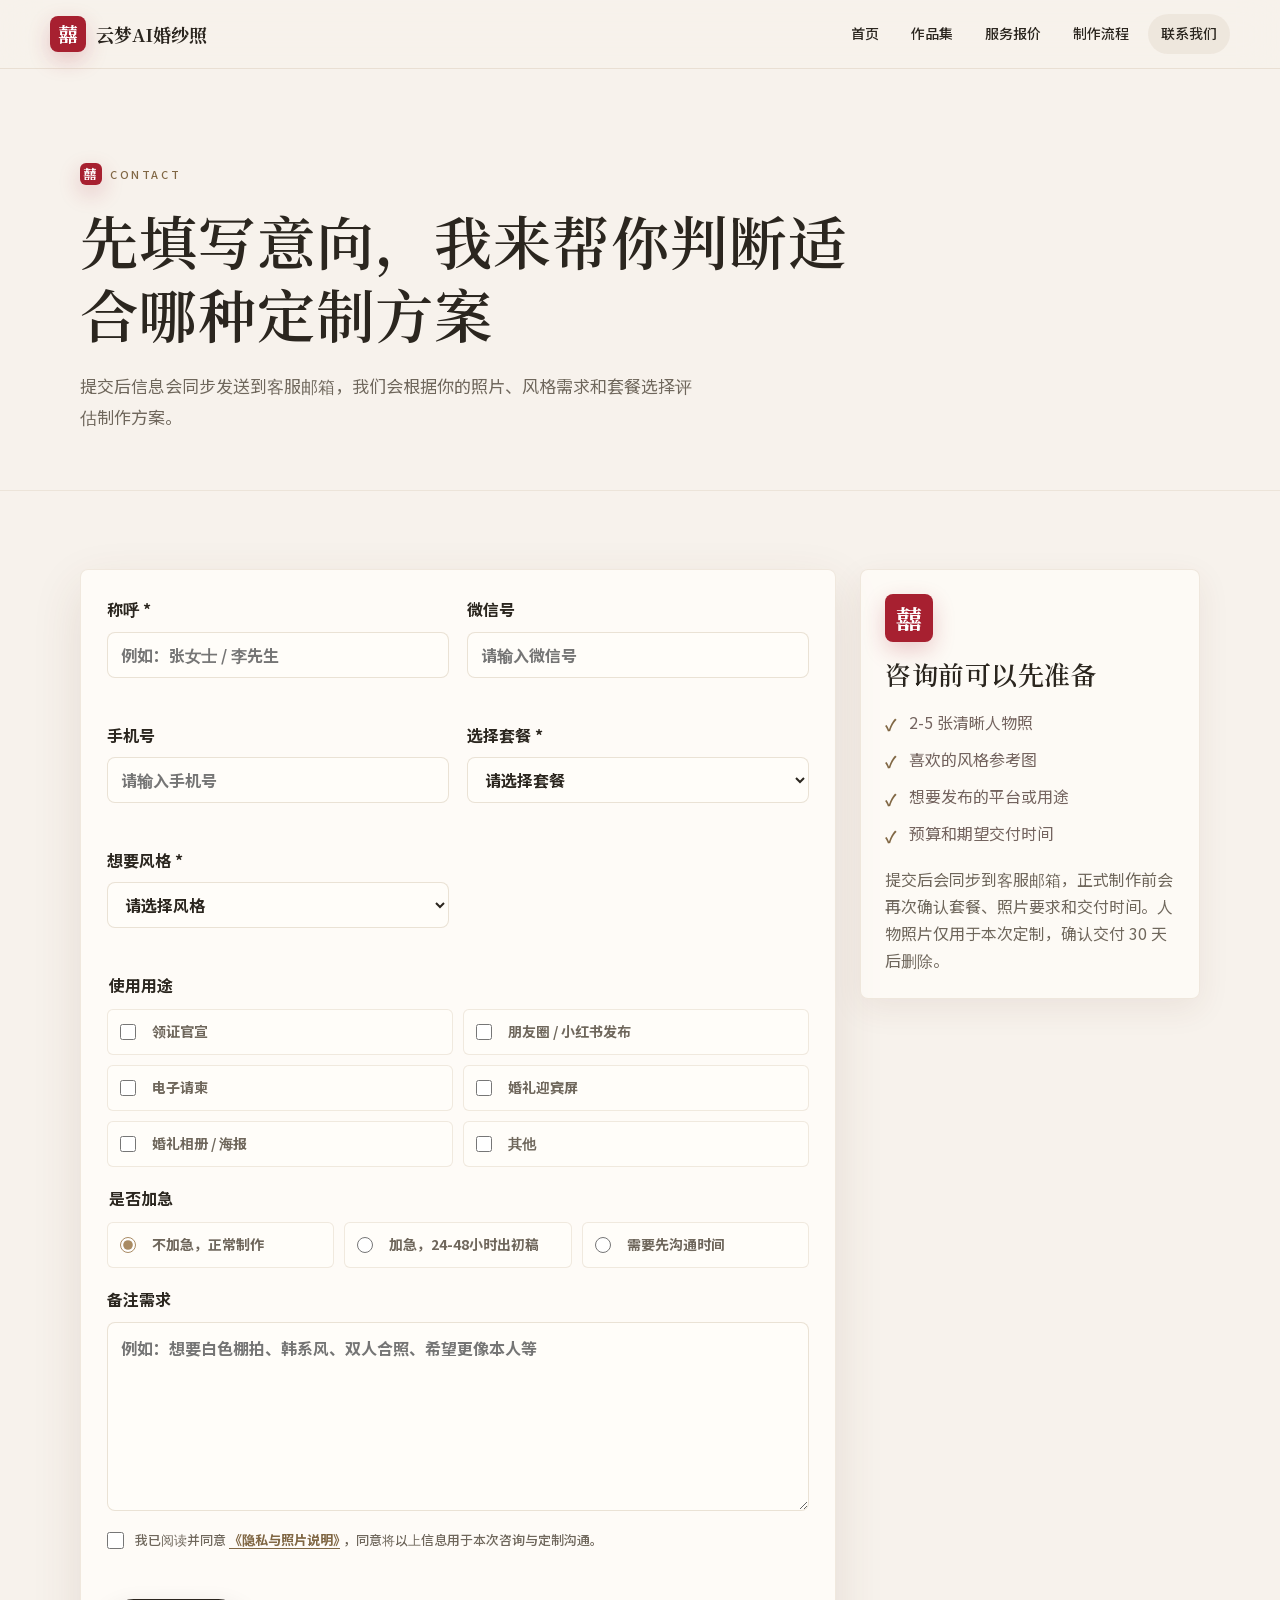
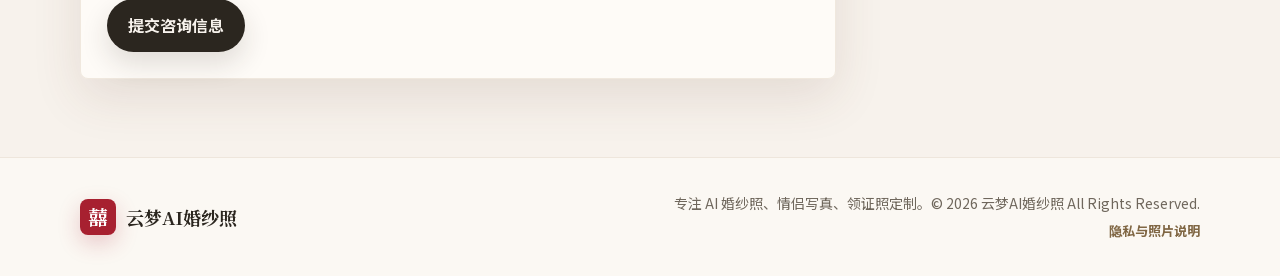
==== commit 72161e39: "Optimize content, performance, and contact flow" ====
--- a/contact.html
+++ b/contact.html
@@ -6,7 +6,7 @@
   <meta name="description" content="联系云梦AI婚纱照，填写 AI 婚纱照定制咨询表。">
   <title>联系我们｜云梦AI婚纱照</title>
   <link rel="icon" href="images/favicon.svg" type="image/svg+xml">
-  <link rel="stylesheet" href="css/style.css?v=20260709-system">
+  <link rel="stylesheet" href="css/style.css?v=20260710-phase4">
 </head>
 <body>
   <header class="site-header">
@@ -36,7 +36,7 @@
       <div class="container contact-layout">
         <div class="contact-main">
           <form class="order-form" id="contactForm" action="https://formspree.io/f/xqevoron" method="POST" novalidate>
-            <div class="form-alert" id="formAlert" role="status" hidden></div>
+            <div class="form-alert" id="formAlert" role="alert" aria-live="assertive" hidden></div>
             <div class="form-grid">
               <label>
                 <span>称呼 *</span>
@@ -55,26 +55,23 @@
               </label>
               <label>
                 <span>选择套餐 *</span>
-                <select name="package" id="packageSelect" required>
+                <select name="package" id="packageSelect" data-package-select required>
                   <option value="">请选择套餐</option>
                   <option value="29.9元体验试拍版">29.9元体验试拍版</option>
                   <option value="199元效果确认版">199元效果确认版</option>
                   <option value="599元婚礼实用版">599元婚礼实用版</option>
-                  <option value="999元全流程定制版">999元全流程定制版</option>
+                  <option value="999元婚礼全流程版">999元婚礼全流程版</option>
                   <option value="还不确定，想先咨询">还不确定，想先咨询</option>
                 </select>
                 <small class="error-message"></small>
               </label>
               <label>
                 <span>想要风格 *</span>
-                <select name="style" required>
+                <select name="style" data-style-select required>
                   <option value="">请选择风格</option>
                   <option value="韩系极简棚拍">韩系极简棚拍</option>
                   <option value="森系外景">森系外景</option>
-                  <option value="黑色电影感">黑色电影感</option>
-                  <option value="复古港风">复古港风</option>
-                  <option value="中式 / 新中式">中式 / 新中式</option>
-                  <option value="领证官宣风">领证官宣风</option>
+                  <option value="黑色蝴蝶主题">黑色蝴蝶主题</option>
                   <option value="还不确定，需要推荐">还不确定，需要推荐</option>
                 </select>
                 <small class="error-message"></small>
@@ -103,12 +100,17 @@
               <span>备注需求</span>
               <textarea name="message" rows="6" placeholder="例如：想要白色棚拍、韩系风、双人合照、希望更像本人等"></textarea>
             </label>
+            <label class="privacy-consent">
+              <input type="checkbox" name="privacyConsent" value="已阅读并同意" required>
+              <span>我已阅读并同意<a href="privacy.html" target="_blank" rel="noopener">《隐私与照片说明》</a>，同意将以上信息用于本次咨询与定制沟通。</span>
+              <small class="error-message"></small>
+            </label>
             <button class="btn btn-primary form-submit" type="submit" id="contactSubmit">提交咨询信息</button>
           </form>
 
           <div class="success-panel contact-result" id="successPanel" hidden>
             <div class="summary-card">
-              <div class="result-icon" aria-hidden="true">✓</div>
+              <div class="result-icon" id="resultIcon" aria-hidden="true">✓</div>
               <h2 id="submitTitle">咨询信息已接收</h2>
               <p id="submitStatus">你的 AI 婚纱照定制需求已成功提交，系统已同步发送到客服邮箱。我们会尽快通过你填写的微信号或手机号与你联系。</p>
               <p class="submit-note" id="submitNote">为了更快确认制作方案，你也可以主动添加客服微信，发送人物照片和参考风格图。</p>
@@ -119,15 +121,18 @@
               </details>
               <div class="copy-actions">
                 <button class="btn btn-primary" type="button" id="copyWechatBtn">复制客服微信</button>
+                <button class="btn btn-ghost" type="button" id="retryContactBtn" hidden>返回表单重试</button>
               </div>
             </div>
             <div class="wechat-card">
               <div>
                 <h2>添加客服微信</h2>
-                <p class="wechat-id">客服微信：<strong id="serviceWechat">YOUR_WECHAT_ID</strong></p>
+                <p class="wechat-id">客服微信：<strong id="serviceWechat">mengjianqiang0918</strong></p>
                 <p>复制微信号后，请添加客服微信。后续请根据客服提示发送人物照片和参考风格图。</p>
               </div>
-              <div class="qr-placeholder">微信二维码占位图</div>
+              <div class="qr-placeholder">
+                <img src="images/wechat-qr.jpg" alt="客服微信 mengjianqiang0918 二维码" width="888" height="1134" loading="lazy" decoding="async">
+              </div>
             </div>
           </div>
         </div>
@@ -141,7 +146,7 @@
             <li>想要发布的平台或用途</li>
             <li>预算和期望交付时间</li>
           </ul>
-          <p>提交后会同步到客服邮箱，正式制作前会再次确认套餐、照片要求和交付时间；如果比较着急，也可以直接复制客服微信主动添加沟通。</p>
+          <p>提交后会同步到客服邮箱，正式制作前会再次确认套餐、照片要求和交付时间。人物照片仅用于本次定制，确认交付 30 天后删除。</p>
         </aside>
       </div>
 
@@ -151,10 +156,14 @@
   <footer class="site-footer">
     <div class="container footer-grid">
       <a class="brand" href="index.html"><span class="seal">囍</span><span>云梦AI婚纱照</span></a>
-      <p>专注 AI 婚纱照、情侣写真、领证照定制。© 2026 云梦AI婚纱照 All Rights Reserved.</p>
+      <div class="footer-meta">
+        <p>专注 AI 婚纱照、情侣写真、领证照定制。© 2026 云梦AI婚纱照 All Rights Reserved.</p>
+        <a href="privacy.html">隐私与照片说明</a>
+      </div>
     </div>
   </footer>
 
-  <script src="js/main.js?v=20260709-ajax1"></script>
+  <script src="js/cases.js?v=20260710-cms4"></script>
+  <script src="js/main.js?v=20260710-contact2"></script>
 </body>
 </html>
--- a/css/style.css
+++ b/css/style.css
@@ -44,9 +44,10 @@
   --pink: #F7DEE3;
   --pink-soft: #FFF3F5;
   --gold: #A98B63;
+  --gold-text: #806744;
   --red: #A72030;
   --ink: #2B261F;
-  --ink-soft: #7A7266;
+  --ink-soft: #6F675C;
   --paper: #F7F2EC;
   --muted: #74645F;
   --line: rgba(169, 139, 99, 0.18);
@@ -54,6 +55,7 @@
   --shadow: 0 18px 50px rgba(96, 57, 44, 0.12);
   --shadow-soft: 0 10px 32px rgba(96, 57, 44, 0.08);
   --radius: 8px;
+  --radius-sm: 6px;
   --max: 1120px;
   --serif: "Noto Serif SC", "Songti SC", serif;
   --sans: "Noto Sans SC", -apple-system, BlinkMacSystemFont, "Segoe UI", sans-serif;
@@ -305,7 +307,7 @@
 }
 
 .hero-kicker {
-  color: var(--gold);
+  color: var(--gold-text);
   font-size: 11px;
   font-weight: 500;
   letter-spacing: 3px;
@@ -318,7 +320,7 @@
   display: inline-flex;
   align-items: center;
   gap: 8px;
-  color: var(--gold);
+  color: var(--gold-text);
   font-size: 11px;
   font-weight: 500;
   letter-spacing: 2.6px;
@@ -392,7 +394,7 @@
   position: relative;
   width: 100vw;
   aspect-ratio: 3 / 4;
-  margin-top: 24px;
+  margin-top: 22px;
   margin-right: calc(50% - 50vw);
   margin-left: calc(50% - 50vw);
   overflow: hidden;
@@ -423,7 +425,7 @@
 
 @media (min-width: 640px) {
   .hero-visual-card {
-    width: min(100%, 520px);
+    width: min(100%, 460px);
     margin-right: auto;
     margin-left: auto;
   }
@@ -473,7 +475,7 @@
 
 .hero-home .hero-actions {
   justify-content: center;
-  margin-top: 22px;
+  margin-top: 18px;
 }
 
 .home-page .hero-home .btn-primary {
@@ -553,7 +555,7 @@
 }
 
 .text-link {
-  color: var(--gold);
+  color: var(--gold-text);
   font-weight: 700;
   white-space: nowrap;
 }
@@ -590,7 +592,7 @@
 .feature-number {
   display: inline-flex;
   margin-bottom: 20px;
-  color: var(--gold);
+  color: var(--gold-text);
   font-family: var(--serif);
   font-size: 26px;
   font-weight: 700;
@@ -644,13 +646,30 @@
 .case-card span {
   display: inline-flex;
   margin-bottom: 8px;
-  color: var(--gold);
+  color: var(--gold-text);
   font-size: 13px;
   font-weight: 600;
 }
 
 .case-card h3 {
   font-size: 18px;
+}
+
+.portfolio-item {
+  cursor: zoom-in;
+}
+
+.portfolio-item:focus-visible,
+.filter-chip:focus-visible,
+.btn:focus-visible,
+.nav-toggle:focus-visible,
+.nav-links a:focus-visible,
+summary:focus-visible,
+input:focus-visible,
+select:focus-visible,
+textarea:focus-visible {
+  outline: 3px solid rgba(128, 103, 68, 0.32);
+  outline-offset: 3px;
 }
 
 .case-card p {
@@ -694,6 +713,42 @@
   font-size: clamp(34px, 6vw, 58px);
 }
 
+.trust-band {
+  border-block: 1px solid rgba(169, 139, 99, 0.16);
+  background: rgba(255, 253, 249, 0.56);
+}
+
+.trust-grid {
+  display: grid;
+  grid-template-columns: repeat(4, 1fr);
+}
+
+.trust-grid > div {
+  display: grid;
+  gap: 5px;
+  padding: 26px 22px;
+  border-right: 1px solid rgba(169, 139, 99, 0.16);
+}
+
+.trust-grid > div:first-child {
+  border-left: 1px solid rgba(169, 139, 99, 0.16);
+}
+
+.trust-grid span {
+  color: var(--gold-text);
+  font-size: 12px;
+  font-weight: 700;
+  letter-spacing: 1px;
+}
+
+.trust-grid strong {
+  color: var(--ink);
+  font-family: var(--serif);
+  font-size: 16px;
+  font-weight: 600;
+  line-height: 1.55;
+}
+
 .filter-bar {
   display: flex;
   flex-wrap: wrap;
@@ -722,6 +777,43 @@
   display: none;
 }
 
+.portfolio-collections {
+  display: grid;
+  gap: 68px;
+}
+
+.portfolio-category.is-hidden {
+  display: none;
+}
+
+.portfolio-category-heading {
+  display: flex;
+  align-items: end;
+  justify-content: space-between;
+  gap: 24px;
+  margin-bottom: 22px;
+  padding-bottom: 18px;
+  border-bottom: 1px solid rgba(169, 139, 99, 0.18);
+}
+
+.portfolio-category-heading h2 {
+  margin-top: 8px;
+  font-size: clamp(27px, 4vw, 38px);
+}
+
+.portfolio-category-heading p {
+  max-width: 680px;
+  margin-top: 8px;
+  color: var(--ink-soft);
+}
+
+.portfolio-count {
+  flex: 0 0 auto;
+  color: var(--gold-text);
+  font-size: 13px;
+  font-weight: 700;
+}
+
 .pricing-grid {
   grid-template-columns: repeat(4, 1fr);
   align-items: stretch;
@@ -785,7 +877,7 @@
 
 .price-card.confirm .price-head span,
 .price-card.confirm .price-head strong {
-  color: var(--gold);
+  color: var(--gold-text);
 }
 
 .price-card.full .price-head span,
@@ -807,7 +899,7 @@
 
 .price-head span {
   display: block;
-  color: var(--gold);
+  color: var(--gold-text);
   font-weight: 700;
 }
 
@@ -843,7 +935,7 @@
   position: absolute;
   left: 0;
   top: 0.15em;
-  color: var(--gold);
+  color: var(--gold-text);
   content: "✓";
   font-weight: 700;
 }
@@ -861,6 +953,11 @@
   padding: 26px;
   border-left: 3px solid var(--gold);
   background: rgba(255, 253, 249, 0.58);
+}
+
+.upgrade-copy {
+  display: grid;
+  gap: 16px;
 }
 
 .upgrade-flow {
@@ -902,7 +999,7 @@
 }
 
 .upgrade-flow b {
-  color: var(--gold);
+  color: var(--gold-text);
   font-size: 13px;
   white-space: nowrap;
 }
@@ -977,7 +1074,7 @@
 }
 
 .requirement-list strong {
-  color: var(--gold);
+  color: var(--gold-text);
 }
 
 .faq-list {
@@ -1089,7 +1186,7 @@
 
 .error-message {
   min-height: 18px;
-  color: var(--gold);
+  color: var(--gold-text);
   font-size: 12px;
   font-weight: 500;
 }
@@ -1141,6 +1238,35 @@
   margin-top: 22px;
 }
 
+.privacy-consent {
+  grid-template-columns: 18px 1fr;
+  gap: 8px 10px;
+  align-items: start;
+  margin-top: 18px;
+  color: var(--ink-soft);
+  font-size: 13px;
+  font-weight: 500;
+}
+
+.privacy-consent input {
+  width: 17px;
+  height: 17px;
+  margin: 3px 0 0;
+  accent-color: var(--gold-text);
+}
+
+.privacy-consent a {
+  margin: 0 3px;
+  color: var(--gold-text);
+  font-weight: 700;
+  text-decoration: underline;
+  text-underline-offset: 3px;
+}
+
+.privacy-consent .error-message {
+  grid-column: 2;
+}
+
 .btn[disabled] {
   cursor: not-allowed;
   opacity: 0.68;
@@ -1204,6 +1330,10 @@
   box-shadow: 0 16px 30px rgba(43, 38, 31, 0.14);
 }
 
+.result-icon.is-error {
+  background: linear-gradient(135deg, #6F675C, #A98B63);
+}
+
 .wechat-card {
   display: grid;
   grid-template-columns: 1fr 220px;
@@ -1246,7 +1376,7 @@
 .submission-details summary {
   cursor: pointer;
   padding: 14px 16px;
-  color: var(--gold);
+  color: var(--gold-text);
   font-weight: 700;
 }
 
@@ -1282,7 +1412,7 @@
 }
 
 .wechat-id strong {
-  color: var(--gold);
+  color: var(--gold-text);
   letter-spacing: 0.02em;
 }
 
@@ -1290,12 +1420,131 @@
   display: grid;
   place-items: center;
   min-height: 220px;
+  padding: 8px;
   border: 1px dashed rgba(169, 139, 99, 0.42);
   border-radius: var(--radius);
   color: var(--ink-soft);
   background: linear-gradient(135deg, rgba(255, 253, 249, 0.66), rgba(233, 219, 194, 0.38));
   font-weight: 700;
   text-align: center;
+}
+
+.qr-placeholder img {
+  width: 100%;
+  height: auto;
+  max-height: 300px;
+  border-radius: var(--radius-sm);
+  object-fit: contain;
+}
+
+.case-lightbox {
+  position: fixed;
+  inset: 0;
+  z-index: 100;
+  display: grid;
+  place-items: center;
+  padding: 28px;
+  background: rgba(28, 24, 20, 0.88);
+  backdrop-filter: blur(10px);
+}
+
+.case-lightbox-dialog {
+  position: relative;
+  display: grid;
+  grid-template-columns: minmax(0, 1.35fr) minmax(260px, 0.65fr);
+  width: min(1080px, 100%);
+  max-height: calc(100vh - 56px);
+  overflow: hidden;
+  border: 1px solid rgba(255, 255, 255, 0.16);
+  border-radius: var(--radius);
+  background: var(--paper);
+  box-shadow: 0 28px 80px rgba(0, 0, 0, 0.34);
+}
+
+.case-lightbox-dialog > img {
+  width: 100%;
+  height: min(82vh, 900px);
+  object-fit: contain;
+  background: #171411;
+}
+
+.case-lightbox-copy {
+  align-self: center;
+  padding: 34px;
+}
+
+.case-lightbox-copy span {
+  color: var(--gold-text);
+  font-size: 12px;
+  font-weight: 700;
+  letter-spacing: 1px;
+}
+
+.case-lightbox-copy h2 {
+  margin-top: 10px;
+  font-size: 30px;
+}
+
+.case-lightbox-copy p {
+  margin-top: 14px;
+  color: var(--ink-soft);
+}
+
+.case-lightbox-close {
+  position: absolute;
+  top: 14px;
+  right: 14px;
+  z-index: 2;
+  display: grid;
+  place-items: center;
+  width: 42px;
+  height: 42px;
+  padding: 0;
+  border: 1px solid rgba(255, 255, 255, 0.36);
+  border-radius: 50%;
+  color: var(--white);
+  background: rgba(28, 24, 20, 0.72);
+  cursor: pointer;
+  font-size: 28px;
+  line-height: 1;
+}
+
+body.lightbox-open {
+  overflow: hidden;
+}
+
+.privacy-content {
+  display: grid;
+  gap: 18px;
+}
+
+.privacy-content article {
+  display: grid;
+  grid-template-columns: 46px 1fr;
+  gap: 18px;
+  padding-bottom: 20px;
+  border-bottom: 1px solid rgba(169, 139, 99, 0.18);
+}
+
+.privacy-content article > span {
+  color: var(--gold-text);
+  font-family: var(--serif);
+  font-size: 22px;
+  font-weight: 700;
+}
+
+.privacy-content h2 {
+  font-size: 26px;
+}
+
+.privacy-content article p {
+  margin-top: 8px;
+  color: var(--ink-soft);
+}
+
+.privacy-date {
+  color: var(--ink-soft);
+  font-size: 13px;
 }
 
 .site-toast {
@@ -1371,10 +1620,39 @@
   text-align: right;
 }
 
+.footer-meta {
+  display: grid;
+  justify-items: end;
+  gap: 4px;
+}
+
+.footer-meta a {
+  color: var(--gold-text);
+  font-size: 13px;
+  font-weight: 700;
+}
+
 @media (max-width: 980px) {
   .feature-grid,
   .pricing-grid {
     grid-template-columns: repeat(2, 1fr);
+  }
+
+  .trust-grid {
+    grid-template-columns: repeat(2, 1fr);
+  }
+
+  .trust-grid > div:nth-child(2) {
+    border-right: 1px solid rgba(169, 139, 99, 0.16);
+  }
+
+  .trust-grid > div:nth-child(3) {
+    border-left: 1px solid rgba(169, 139, 99, 0.16);
+    border-top: 1px solid rgba(169, 139, 99, 0.16);
+  }
+
+  .trust-grid > div:nth-child(4) {
+    border-top: 1px solid rgba(169, 139, 99, 0.16);
   }
 
   .preview-grid,
@@ -1490,6 +1768,41 @@
     text-align: left;
   }
 
+  .footer-meta {
+    justify-items: start;
+  }
+
+  .filter-bar {
+    position: sticky;
+    top: 72px;
+    z-index: 10;
+    flex-wrap: nowrap;
+    overflow-x: auto;
+    margin-inline: -13px;
+    padding: 10px 13px;
+    background: rgba(247, 242, 236, 0.94);
+    backdrop-filter: blur(14px);
+    scrollbar-width: none;
+  }
+
+  .filter-bar::-webkit-scrollbar {
+    display: none;
+  }
+
+  .filter-chip {
+    flex: 0 0 auto;
+  }
+
+  .portfolio-collections {
+    gap: 52px;
+  }
+
+  .portfolio-category-heading {
+    align-items: flex-start;
+    flex-direction: column;
+    gap: 8px;
+  }
+
   .form-grid,
   .option-grid,
   .urgent-grid,
@@ -1525,6 +1838,28 @@
     grid-template-columns: 1fr;
   }
 
+  .case-lightbox {
+    padding: 12px;
+  }
+
+  .case-lightbox-dialog {
+    grid-template-columns: 1fr;
+    max-height: calc(100vh - 24px);
+    overflow-y: auto;
+  }
+
+  .case-lightbox-dialog > img {
+    height: min(66vh, 620px);
+  }
+
+  .case-lightbox-copy {
+    padding: 22px;
+  }
+
+  .case-lightbox-copy h2 {
+    font-size: 25px;
+  }
+
   .copy-actions {
     flex-direction: column;
   }
@@ -1553,7 +1888,7 @@
   }
 
   .hero-copy h1 {
-    font-size: 42px;
+    font-size: 34px;
   }
 
   h2 {
@@ -1569,10 +1904,24 @@
   }
 
   .filter-chip {
-    flex: 1 1 auto;
+    flex: 0 0 auto;
   }
 
   .qr-placeholder {
     min-height: 180px;
   }
 }
+
+@media (prefers-reduced-motion: reduce) {
+  html {
+    scroll-behavior: auto;
+  }
+
+  *,
+  *::before,
+  *::after {
+    animation-duration: 0.01ms !important;
+    animation-iteration-count: 1 !important;
+    transition-duration: 0.01ms !important;
+  }
+}
